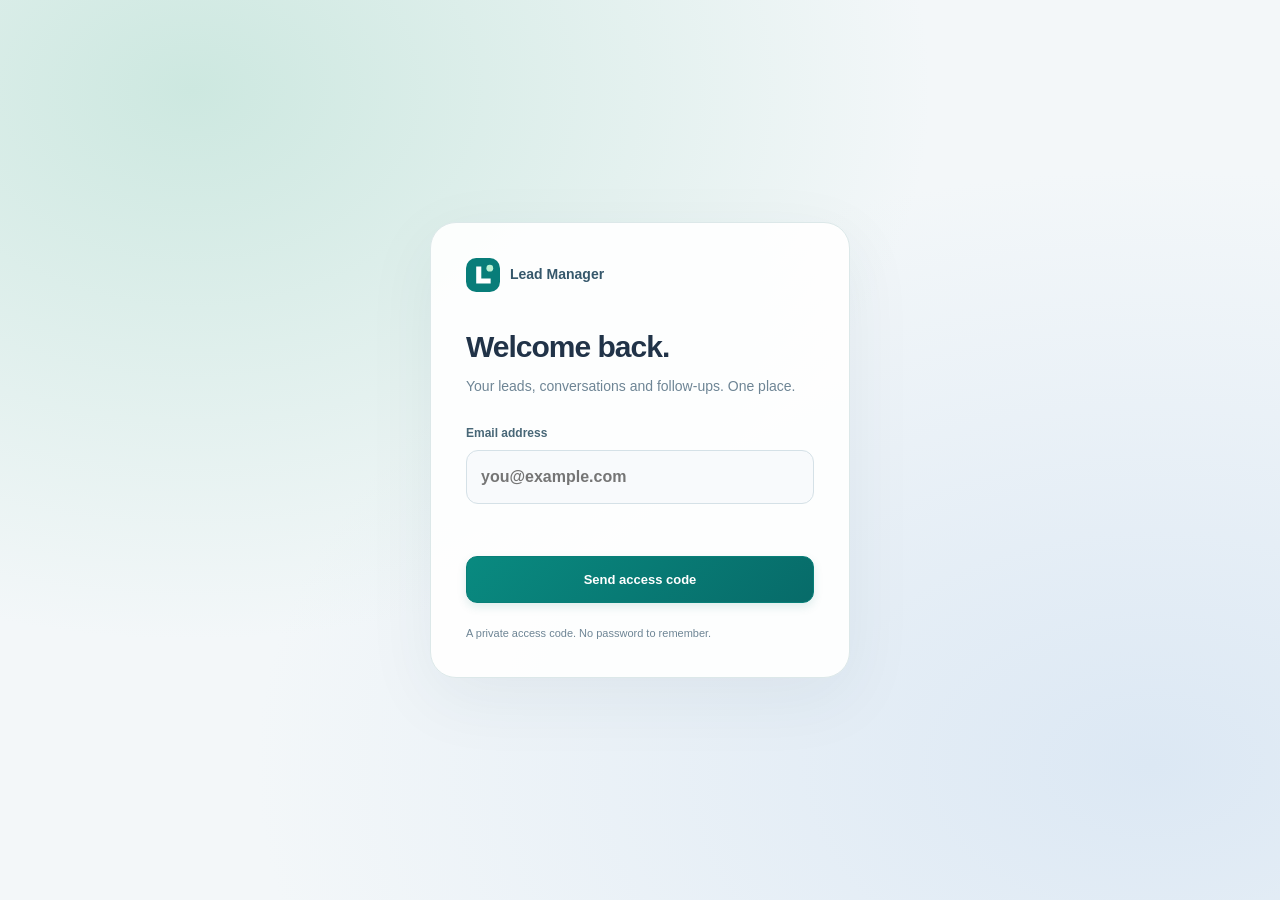
==== index.html @ be7b37d2 "Show sign-in immediately and resolve all agent identity after authentication" ====
<!doctype html><html lang="en"><head><meta charset="UTF-8"><meta name="viewport" content="width=device-width,initial-scale=1,viewport-fit=cover"><title>Lead Manager</title><meta name="referrer" content="no-referrer"><meta http-equiv="Content-Security-Policy" content="default-src 'self'; script-src 'self'; style-src 'self' 'unsafe-inline'; img-src 'self' data:; connect-src 'self' https://script.google.com https://script.googleusercontent.com; frame-src 'self'; object-src 'none'; base-uri 'self'; form-action 'self'"><link rel="icon" href="favicon.svg"><link rel="stylesheet" href="styles.css?v=85236a35e120"><link rel="stylesheet" href="refinement.css?v=85236a35e120"><link rel="stylesheet" href="workflow.css?v=85236a35e120"><link rel="stylesheet" href="polish.css?v=85236a35e120"><meta name="theme-color" content="#f3f6fa"><meta name="apple-mobile-web-app-capable" content="yes"><meta name="apple-mobile-web-app-status-bar-style" content="default"><meta name="apple-mobile-web-app-title" content="Leads"><link rel="manifest" href="manifest.webmanifest"><link rel="apple-touch-icon" href="app-icon-192.png"><link rel="stylesheet" href="finish.css?v=85236a35e120"></head><body><aside id="sidebar" class="sidebar"></aside><div class="workspace"><main id="main"></main></div><nav id="mobile-nav" class="mobile-nav" aria-label="Navigation"></nav><div id="dock"></div><div id="toast" class="toast" role="status"></div><dialog id="modal"></dialog><script src="icons.js?v=85236a35e120"></script><script src="timezones.js?v=85236a35e120"></script><script src="app.js?v=85236a35e120"></script><script src="refinement.js?v=85236a35e120"></script><script src="workflow.js?v=85236a35e120"></script><script src="business-catalog.js?v=85236a35e120"></script><script src="polish.js?v=85236a35e120"></script><script src="finish.js?v=85236a35e120"></script><script src="session.js?v=85236a35e120"></script><script src="connected.js?v=85236a35e120"></script><script src="boot.js?v=85236a35e120"></script></body></html>
---- styles.css ----
:root{--ink:#233c4b;--sub:#7e929e;--teal:#087b73;--line:#e0e7ec;--paper:#f5f7fa;--nav:#142c39}*{box-sizing:border-box}body{margin:0;background:var(--paper);color:var(--ink);font:14px/1.5 -apple-system,BlinkMacSystemFont,'Segoe UI',sans-serif}button,input,select,textarea{font:inherit}button{cursor:pointer;color:inherit}button:disabled{opacity:.45;cursor:default}button,a{-webkit-tap-highlight-color:transparent;touch-action:manipulation}button:focus-visible,input:focus-visible,select:focus-visible,textarea:focus-visible{outline:3px solid #7cbbb5;outline-offset:3px}h1,h2,h3,p{margin:0}h1{font-size:27px;letter-spacing:-.8px;line-height:1.3}h2{font-size:17px}h3{font-size:15px}.icon{width:18px;height:18px;fill:none;stroke:currentColor;stroke-width:1.7;stroke-linecap:round;stroke-linejoin:round;vertical-align:middle;flex:none}.muted{color:var(--sub)}.small{font-size:12px}.sidebar{position:fixed;inset:0 auto 0 0;width:184px;background:var(--nav);padding:27px 13px;display:flex;flex-direction:column;z-index:30}.brand{display:flex;align-items:center;gap:9px;color:#fff;font-size:16px;font-weight:650;padding:0 9px 35px;letter-spacing:-.4px}.brand img{width:29px;height:29px}.nav-button{width:100%;display:flex;align-items:center;gap:11px;padding:12px;margin-bottom:6px;color:#b0c3cf;background:transparent;border:0;border-radius:8px;text-align:left;font-size:14px}.nav-button.active{background:#294551;color:#fff}.nav-button.active .icon{color:#8cd8c7}.nav-button:hover{background:#253f4d}.nav-count{margin-left:auto;font-size:11px;background:#3c5562;border-radius:4px;padding:1px 6px}.sidebar-bottom{margin-top:auto;border-top:1px solid #324b59;padding:16px 9px 0;display:flex;align-items:center;gap:9px;color:#d0dee4;font-size:13px}.initials{width:29px;height:29px;border-radius:50%;background:#365562;display:flex;align-items:center;justify-content:center;font-size:11px}.workspace{margin-left:184px}.page{max-width:1800px;margin:auto;padding:30px 30px 60px}.page-title{display:flex;justify-content:space-between;align-items:center;gap:15px;margin-bottom:23px}.title-line{display:flex;gap:10px;align-items:center}.total{font-size:12px;background:#e7edf1;color:#6c818e;padding:3px 8px;border-radius:6px}.snapshot-time{font-size:11px;color:#8c9ba5;margin-top:6px}.btn{display:inline-flex;align-items:center;justify-content:center;gap:7px;padding:9px 13px;min-height:38px;border:1px solid var(--line);border-radius:8px;background:#fff;font-size:13px;font-weight:550;white-space:nowrap}.btn:hover{background:#edf5f3;border-color:#b6cdce}.btn.primary{background:var(--teal);color:#fff;border-color:var(--teal)}.btn.ghost{background:transparent;border:0;color:var(--sub)}.btn.icon-only{width:34px;min-width:34px;padding:7px}.btn.danger{color:#ad534b}.title-actions{display:flex;gap:8px}.tools{display:flex;align-items:center;gap:9px;margin-bottom:17px}.search{position:relative;display:flex;align-items:center;flex:1;max-width:410px}.search>.icon{position:absolute;left:12px;width:16px;color:#8a9aa5}.search input{width:100%;height:40px;border:1px solid var(--line);border-radius:8px;background:#fff;padding:8px 12px 8px 37px;font-size:13px}.sort{height:40px;border:1px solid var(--line);background:#fff;border-radius:8px;padding:0 10px;font-size:12px;color:#647a88}.select-btn{margin-left:auto}.filters{display:flex;gap:5px;align-items:center;overflow:auto;scrollbar-width:none;margin-bottom:20px;padding:2px 0 4px}.filters::-webkit-scrollbar{display:none}.filter{white-space:nowrap;display:flex;gap:7px;align-items:center;background:transparent;border:1px solid transparent;border-radius:7px;padding:7px 11px;min-height:35px;font-size:12px;color:#788b98}.filter.active{background:#fff;border-color:var(--line);color:var(--teal);font-weight:650}.filter span{background:#e8edf0;color:#7c8b94;border-radius:4px;padding:1px 5px;font-size:10px}.filter.active span{background:#e6f4ee;color:var(--teal)}.cards{display:grid;grid-template-columns:repeat(4,minmax(0,1fr));gap:12px}.lead-card{min-width:0;display:flex;flex-direction:column;background:#fff;border:1px solid var(--line);border-radius:10px;overflow:hidden;position:relative;cursor:pointer;transition:border-color .15s,box-shadow .15s}.lead-card:hover{border-color:#9bbfbf;box-shadow:0 4px 12px #18364209}.lead-card.new{border-color:#add5c5}.lead-card.new:before{content:'';position:absolute;inset:0 0 auto;height:2px;background:#49ae91}.lead-card.selected{background:#f0f8f4;border-color:#459c84}.card-header{display:flex;align-items:center;justify-content:space-between;gap:8px;padding:13px 15px 8px}.card-id{font-size:10px;color:#91a0aa;letter-spacing:.3px}.badge{display:inline-flex;align-items:center;gap:4px;padding:3px 7px;border-radius:4px;font-size:10px;font-weight:600;background:#eef2f5;color:#708592;white-space:nowrap}.badge .icon{width:11px;height:11px}.badge.new{background:#e6f4eb;color:#2b8061}.badge.quoted{background:#eaf1fc;color:#366abd}.badge.follow-up{background:#fff2df;color:#a36819}.badge.bound-sold{background:#e8f2e9;color:#4b7751}.badge.declined,.badge.dead-lost{background:#f7ece9;color:#a06c5c}.card-body{flex:1;border:0;background:transparent;text-align:left;display:block;width:100%;padding:0 15px 10px;min-width:0}.card-name{display:block;font-size:16px;line-height:1.35;letter-spacing:-.2px;font-weight:650;overflow-wrap:anywhere}.card-business{display:-webkit-box;-webkit-line-clamp:2;-webkit-box-orient:vertical;overflow:hidden;font-size:12px;line-height:1.5;color:#71838f;margin-top:4px}.card-type{display:block;font-size:11px;color:#8b9ca6;margin-top:8px;white-space:nowrap;overflow:hidden;text-overflow:ellipsis}.card-coverages{display:flex;flex-wrap:wrap;gap:4px;padding:0 15px 12px;min-height:27px}.cov{font-size:10px;border:1px solid #e7edf1;border-radius:4px;background:#f6f8fa;color:#6e818e;padding:2px 6px}.card-footer{display:flex;justify-content:space-between;align-items:center;gap:6px;padding:8px 15px;border-top:1px solid #edf1f4;background:#fcfdfe;font-size:10px;color:#8b9ca7;min-height:33px}.card-footer span{display:inline-flex;gap:4px;align-items:center}.card-footer .icon{width:12px;height:12px}.card-footer .follow-time{color:#a87829}.card-select,.selection-check{width:17px;height:17px;accent-color:var(--teal);margin:0}.list-bottom{display:flex;justify-content:space-between;align-items:center;padding:24px 0;color:#8496a1;font-size:12px}.bulk{position:sticky;bottom:18px;background:#173543;color:#fff;z-index:35;border:1px solid #2f4d59;border-radius:11px;padding:12px 16px;display:flex;gap:12px;align-items:center;box-shadow:0 8px 25px #112c3825;margin-top:16px}.bulk strong{font-size:13px}.bulk .btn{background:#294b58;color:#eff6f7;border-color:#456270}.bulk .btn.primary{background:#fff;color:#17685e}.spacer{flex:1}.select-line{display:flex;justify-content:space-between;align-items:center;margin-bottom:15px;color:#718793;font-size:12px}.select-line label{display:flex;align-items:center;gap:8px}.mobile-nav{display:none}.empty{grid-column:1/-1;text-align:center;padding:60px 20px;color:#80939f;background:white;border:1px dashed #d4dfe5;border-radius:10px}.empty h2{margin-bottom:7px;color:#506c7b}.empty p{font-size:13px}.empty .btn{margin-top:18px}.fresh-banner{display:flex;align-items:center;gap:10px;border:1px solid #a6d2c2;background:#e5f5ec;color:#31795f;border-radius:8px;padding:12px 15px;margin-bottom:17px;font-size:13px}.fresh-banner .btn{margin-left:auto;font-size:12px;min-height:31px}.fresh-animate{animation:arrive .55s ease}@keyframes arrive{from{opacity:.3;transform:translateY(-10px)}to{opacity:1;transform:none}}
.detail{max-width:1570px;margin:auto}.detail-head{position:sticky;top:0;z-index:25;background:var(--paper);border-bottom:1px solid var(--line);padding:20px 30px}.head-top{display:flex;align-items:center;justify-content:space-between;gap:20px;margin-bottom:17px}.back{display:flex;gap:6px;align-items:center;padding:0;border:0;background:transparent;color:#6b818e;font-size:12px;min-height:30px}.head-nav{display:flex;gap:5px;align-items:center}.head-nav>span{font-size:11px;color:#91a0aa;margin-right:7px}.identity-line{display:flex;align-items:center;justify-content:space-between;gap:25px}.identity{min-width:0}.id-status{display:flex;gap:9px;align-items:center;margin-bottom:6px;font-size:10px;color:#8a9ba5}.identity h1{font-size:28px;overflow-wrap:anywhere}.identity .business{font-size:14px;color:#70838e;margin-top:5px;overflow-wrap:anywhere}.client-clock{flex:none;text-align:right;min-width:150px;border-left:1px solid #dce4e9;padding-left:25px}.clock-label{display:block;font-size:10px;text-transform:uppercase;letter-spacing:1px;color:#78919d}.clock-value{font-size:26px;font-variant-numeric:tabular-nums;letter-spacing:-.5px;color:var(--teal);line-height:1.4;white-space:nowrap}.clock-zone{display:block;font-size:11px;color:#7d939f}.contact-actions{display:flex;align-items:center;gap:7px;margin-top:18px}.phone-label{font-size:13px;color:#8295a0;margin-left:10px}.right-actions{display:flex;gap:7px;margin-left:auto}.detail-body{padding:20px 30px 55px}.detail-tabs{display:flex;gap:23px;border-bottom:1px solid var(--line);margin-bottom:22px}.detail-tab{background:transparent;border:0;border-bottom:2px solid transparent;color:#7c919e;font-size:13px;min-height:37px;padding:0 0 12px}.detail-tab.active{color:var(--teal);font-weight:600;border-color:var(--teal)}.info-grid{display:grid;grid-template-columns:minmax(0,1.55fr) minmax(280px,1fr);gap:22px;align-items:start}.info-paper{background:white;border:1px solid var(--line);border-radius:10px;overflow:hidden}.info-section{padding:21px 23px}.info-section+.info-section{border-top:1px solid #e5ebef}.section-label{font-size:12px;font-weight:650;color:#476371;margin-bottom:12px;display:flex;gap:8px;align-items:center}.section-label .icon{width:15px;height:15px;color:#819ca8}.field-row{display:grid;grid-template-columns:minmax(110px,.8fr) minmax(0,1.2fr);align-items:start;gap:20px;padding:9px 0;font-size:13px;border-bottom:1px solid #f0f3f5}.field-row:last-child{border:0}.field-row dt{color:#7e919c;line-height:1.6}.field-row dd{margin:0;text-align:right;font-weight:500;color:#354e5c;overflow-wrap:anywhere;line-height:1.6;white-space:pre-wrap}.field-row.description{display:block}.field-row.description dd{text-align:left;font-weight:400;margin-top:6px;line-height:1.75}.copy{border:0;background:transparent;padding:0;color:inherit;text-align:inherit;font:inherit}.copy:hover{color:var(--teal)}dl{margin:0}.side-section{background:white;border:1px solid var(--line);border-radius:10px;padding:20px;margin-bottom:16px}.note-source{font-size:13px;line-height:1.8;color:#627985;white-space:pre-wrap;overflow-wrap:anywhere}.notes-important{background:#fffaf0;border-color:#ede1c5}.notes-important .section-label{color:#997333}.coverage-pills{display:flex;flex-wrap:wrap;gap:6px}.coverage-pills .cov{font-size:12px;padding:4px 8px}.research-buttons{display:flex;gap:8px;flex-wrap:wrap;margin-top:16px}.research-buttons .btn{flex:1;font-size:12px}.current-status{display:flex;align-items:center;justify-content:space-between;gap:10px}.side-label{font-size:12px;color:#8095a1;margin-bottom:10px}.schedule-data{display:flex;align-items:center;justify-content:space-between;gap:12px;font-size:13px}.schedule-data strong{font-size:14px;font-weight:550}.schedule-data p{font-size:12px;color:#7d939f;margin-top:4px}.note-input{display:block;width:100%;min-height:100px;resize:vertical;border:1px solid #d9e3e9;border-radius:7px;padding:11px;font-size:14px;color:var(--ink)}.note-footer{display:flex;align-items:center;justify-content:space-between;gap:10px;margin-top:10px}.note-footer span{font-size:10px;color:#90a1aa}.note-footer .btn{min-height:32px;font-size:12px}.timeline{list-style:none;margin:0;padding:0}.activity-item{display:flex;gap:14px;align-items:flex-start;padding:19px 0;border-bottom:1px solid #e7edf1}.activity-item:last-child{border:0}.event-icon{width:30px;height:30px;border-radius:8px;background:#ebf1f4;color:#718c9b;display:flex;align-items:center;justify-content:center;flex:none}.event-icon .icon{width:15px;height:15px}.event-content{min-width:0;flex:1}.event-top{display:flex;align-items:center;justify-content:space-between;gap:12px}.event-title{font-size:12px;font-weight:550;color:#5f7d8d}.event-time{font-size:11px;color:#90a0aa;white-space:nowrap}.event-lead{display:block;border:0;background:transparent;font-size:14px;font-weight:650;padding:0;color:#263f4f;margin:5px 0 2px;text-align:left}.event-business{font-size:12px;color:#8a9ba5;margin-bottom:6px}.event-text{font-size:13px;color:#68808f;line-height:1.7;overflow-wrap:anywhere;white-space:pre-wrap}.activity-paper{max-width:1050px;background:white;border:1px solid var(--line);border-radius:10px;padding:0 22px}.history-counts{display:flex;gap:12px;color:#8295a2;font-size:12px;padding:12px 0;margin-bottom:5px}.follow-tools{display:flex;gap:8px;align-items:center;flex-wrap:wrap;margin-bottom:19px}.date-range{display:flex;gap:7px;align-items:center;font-size:12px;color:#8a9da8}.date-range input{border:1px solid var(--line);background:white;border-radius:7px;padding:8px;font-size:12px;color:#597384;min-height:38px}.follow-list{background:white;border:1px solid var(--line);border-radius:10px;overflow:hidden}.follow-row{display:grid;grid-template-columns:22px 125px minmax(0,1fr) minmax(100px,.7fr) 75px;gap:16px;align-items:center;padding:17px 20px;border-bottom:1px solid #edf1f3;font-size:13px}.follow-row:last-child{border:0}.follow-date{font-size:13px;color:#567689}.follow-date.past{color:#b3792d}.follow-date span{display:block;font-size:11px;color:#8c9eaa;margin-top:2px}.follow-client{border:0;background:transparent;padding:0;text-align:left;font-size:14px;font-weight:600;color:#304d5e}.follow-business{font-size:12px;color:#8c9ca7;margin-top:3px;white-space:nowrap;overflow:hidden;text-overflow:ellipsis}.follow-note{font-size:12px;color:#7d939f}.follow-header{font-size:10px;text-transform:uppercase;color:#96a5ae;background:#fafcfd;padding-top:12px;padding-bottom:12px}.follow-summary{font-size:12px;color:#8a9aa5;margin-bottom:17px}.toast{position:fixed;bottom:25px;left:calc(50% + 80px);transform:translate(-50%,18px);background:#193847;color:#fff;padding:13px 19px;font-size:13px;border-radius:9px;z-index:110;pointer-events:none;opacity:0;transition:opacity .18s,transform .18s;max-width:calc(100% - 30px)}.toast.show{opacity:1;transform:translate(-50%,0)}dialog{padding:0;border:1px solid var(--line);border-radius:15px;width:calc(100% - 32px);max-width:500px;max-height:90dvh;color:var(--ink);box-shadow:0 20px 90px #16324033}dialog[open]{display:flex;flex-direction:column;overflow:hidden}dialog::backdrop{background:#11263755;backdrop-filter:blur(3px)}.modal-open{overflow:hidden}.modal-header{padding:22px 23px 18px;display:flex;justify-content:space-between;gap:12px;border-bottom:1px solid var(--line);flex:none}.modal-header h2{font-size:21px;letter-spacing:-.4px}.modal-header p{font-size:12px;color:#8b9ca6;margin-top:5px}.modal-body{padding:21px 23px;overflow:auto;min-height:0}.modal-footer{padding:15px 23px;display:flex;gap:8px;justify-content:flex-end;border-top:1px solid var(--line);background:#fafcfd;flex:none}.form-field{display:block;font-size:13px;font-weight:550;margin-bottom:17px}.form-field input,.form-field textarea,.form-field select{display:block;width:100%;margin-top:7px;padding:10px 12px;border:1px solid #d6e1e7;border-radius:7px;font-size:14px;min-height:41px;background:white;color:var(--ink)}.form-field textarea{min-height:95px;resize:vertical}.optional{font-weight:400;color:#91a1ab;font-size:12px}.form-grid{display:grid;grid-template-columns:1fr 1fr;gap:12px}.quick-dates{display:flex;gap:6px;margin-bottom:19px}.quick-dates .btn{font-size:12px;min-height:33px;padding:6px 10px}.helper{font-size:12px;color:#8b9da8;line-height:1.7}.error{font-size:12px;color:#b35750;margin-top:11px}.modal-phone{font-size:25px;font-weight:550;text-align:center;padding:10px 0 20px}.choices{display:grid;grid-template-columns:1fr 1fr;gap:8px}.choice{border:1px solid var(--line);background:white;border-radius:8px;padding:13px;font-size:13px}.choice.selected{color:var(--teal);background:#e6f4ee;border-color:#8ebdac}.tree-section{border:1px solid var(--line);border-radius:8px;padding:10px 13px;margin:8px 0;font-size:13px}.tree-section summary{cursor:pointer;font-weight:600;color:#567788;overflow-wrap:anywhere}.tree-value{font-size:12px;color:#718b9b;line-height:1.7;padding:8px 0;white-space:pre-wrap;overflow-wrap:anywhere}.tree-leaf{border-bottom:1px solid #edf1f3;padding:9px 0;display:grid;grid-template-columns:1fr 1.5fr;gap:15px;font-size:12px;overflow-wrap:anywhere}.tree-leaf span{color:#91a1ab}.tree-leaf strong{font-weight:400;color:#516f80}.dock{display:none}.importing{padding:70px 35px;color:#698593;font-size:15px}.record-note{font-size:10px;color:#9caab2;padding-top:20px}.connection-note{padding:9px 20px;font-size:12px;background:#fff2dd;color:#a2712c}.undo{color:white;border:0;background:transparent;font-weight:650;text-decoration:underline;margin-left:12px;font-size:12px;pointer-events:auto}
@media(max-width:1450px){.cards{grid-template-columns:repeat(3,minmax(0,1fr))}}@media(min-width:1750px){.cards{grid-template-columns:repeat(5,minmax(0,1fr))}}@media(max-width:1150px){.sidebar{width:160px;padding-left:10px;padding-right:10px}.workspace{margin-left:160px}.brand{font-size:14px}.page{padding:26px 23px}.cards{gap:10px}.card-name{font-size:15px}.info-grid{grid-template-columns:minmax(0,1.2fr) minmax(265px,1fr);gap:17px}.detail-head{padding-left:23px;padding-right:23px}.detail-body{padding:18px 23px}.identity h1{font-size:25px}.client-clock{min-width:145px;padding-left:20px}.clock-value{font-size:23px}.phone-label{display:none}.follow-row{gap:12px;grid-template-columns:20px 105px minmax(0,1fr) 65px}.follow-note{display:none}}@media(max-width:950px) and (min-width:701px){.sidebar{width:76px;padding:25px 10px}.brand{padding:0 13px 28px}.brand span,.nav-button>span,.sidebar-bottom{display:none}.nav-button{justify-content:center;padding:12px}.workspace{margin-left:76px}.cards{grid-template-columns:repeat(2,minmax(0,1fr))}.info-grid{grid-template-columns:1fr}.detail-side{display:grid;grid-template-columns:1fr 1fr;gap:15px}.side-section{margin:0}.notes-important{grid-column:1/-1}}
@media(max-width:700px){body{font-size:15px}.sidebar{display:none}.workspace{margin-left:0}.page{padding:23px 17px 98px}.page-title{margin-bottom:21px}.page-title h1{font-size:29px;letter-spacing:-.9px}.snapshot-time{display:none}.page-title .title-actions .btn{min-height:34px;font-size:12px;padding:7px 10px}.total{font-size:11px}.tools{margin-bottom:13px;gap:8px}.search{max-width:none}.search input{font-size:16px;height:44px;background:#eaf0f4;border-color:#eaf0f4;border-radius:11px}.sort{width:44px;max-width:44px;font-size:0;height:44px;border-radius:10px;background:#eaf0f4;border-color:#eaf0f4;padding:0 10px}.sort option{font-size:14px}.select-btn{font-size:12px!important;padding:8px 10px!important;min-height:40px!important}.filters{gap:5px;margin-right:-17px;padding-right:17px;margin-bottom:18px;min-height:39px}.filter{font-size:13px;padding:7px 10px;border-radius:8px}.filter.active{background:#e3f1ed;border-color:#d4e7de;color:#26755e}.cards{grid-template-columns:1fr;gap:10px}.lead-card{border-radius:12px}.lead-card.new:before{inset:0 auto 0 0;width:3px;height:auto}.card-header{padding:13px 15px 6px}.card-body{padding:0 15px 10px}.card-name{font-size:18px;line-height:1.3}.card-business{font-size:13px;-webkit-line-clamp:1}.card-type{display:none}.card-coverages{padding:0 15px 11px;min-height:0}.cov{font-size:10px}.card-footer{font-size:10px}.list-bottom{padding:21px 0 5px;font-size:11px}.list-bottom .btn{font-size:12px;min-height:37px}.mobile-nav{position:fixed;bottom:0;left:0;right:0;display:flex;align-items:center;justify-content:space-around;padding:8px 15px calc(9px + env(safe-area-inset-bottom));background:#ffffffee;backdrop-filter:blur(16px);border-top:1px solid #e1e8ed;z-index:50}.mobile-nav button{display:flex;flex-direction:column;align-items:center;justify-content:center;gap:4px;background:transparent;border:0;font-size:10px;min-width:90px;min-height:44px;color:#95a5ae}.mobile-nav button .icon{width:22px;height:22px}.mobile-nav button.active{color:var(--teal);font-weight:600}.bulk{position:fixed;bottom:76px;left:12px;right:12px;margin:0;padding:10px 12px;gap:8px;border-radius:12px}.bulk strong{font-size:12px}.bulk .btn{font-size:12px;padding:8px 9px}.bulk .btn.ghost{display:none}.detail-head{padding:12px 17px 15px;background:#fff;box-shadow:0 3px 15px #15374904}.head-top{margin-bottom:8px;gap:12px}.back{font-size:12px;min-height:30px}.head-nav>span{display:none}.head-nav .btn{width:29px;min-width:29px;min-height:29px;padding:5px}.head-nav .icon{width:15px}.identity-line{gap:12px;align-items:flex-start}.identity{flex:1;min-width:0}.id-status{font-size:9px;gap:6px;margin-bottom:6px;flex-wrap:wrap}.id-status .badge{font-size:9px;padding:2px 6px}.identity h1{font-size:23px;letter-spacing:-.6px;line-height:1.2}.identity .business{font-size:12px;line-height:1.5;margin-top:5px;display:-webkit-box;-webkit-line-clamp:2;-webkit-box-orient:vertical;overflow:hidden}.client-clock{border:0;padding:0;text-align:right;min-width:105px;margin-top:2px}.clock-label{font-size:9px;letter-spacing:.6px}.clock-value{font-size:20px;letter-spacing:-.6px;line-height:1.55}.clock-zone{font-size:10px}.contact-actions{display:none}.detail-body{padding:0 16px 115px}.detail-tabs{margin:0 -16px 18px;padding:0 18px;gap:24px;background:#fff}.detail-tab{font-size:13px;min-height:45px;padding:12px 0 10px}.info-grid{display:flex;flex-direction:column;gap:15px}.info-paper{width:100%;border-radius:12px}.info-section{padding:18px 16px}.section-label{font-size:12px;margin-bottom:10px}.field-row{grid-template-columns:minmax(95px,.8fr) minmax(0,1.2fr);font-size:13px;gap:15px;padding:10px 0}.field-row dd{font-size:14px}.field-row.description dd{font-size:14px}.detail-side{display:flex;flex-direction:column;gap:15px;width:100%}.side-section{margin:0;padding:17px;border-radius:12px}.notes-important{order:-1}.note-source{font-size:14px}.note-input{font-size:16px;min-height:90px}.note-footer .btn{min-height:38px}.detail-view .mobile-nav{display:none}.dock{position:fixed;bottom:0;left:0;right:0;display:grid;grid-template-columns:1fr 1fr 1.2fr;gap:8px;padding:10px 13px calc(10px + env(safe-area-inset-bottom));background:#fffffff2;backdrop-filter:blur(16px);border-top:1px solid var(--line);z-index:55}.dock .btn{min-height:46px;font-size:13px;padding:10px 5px;gap:6px;border-radius:10px}.dock .btn .icon{width:17px;height:17px}.dock .whatsapp{background:#eef7f1;border-color:#dcece2;color:#397c5c}.mobile-detail-actions{display:flex;gap:8px;margin-bottom:17px}.mobile-detail-actions .btn{flex:1;font-size:12px;min-height:37px}.activity-item{gap:11px;padding:17px 0}.activity-paper{padding:0 15px}.event-top{gap:6px;align-items:flex-start}.event-title{font-size:11px}.event-time{font-size:10px}.event-lead{font-size:14px}.event-business{font-size:11px}.event-text{font-size:13px}.event-icon{width:27px;height:27px}.history-counts{font-size:11px;gap:9px;flex-wrap:wrap}.follow-tools{margin-bottom:15px;gap:7px}.date-range{width:100%;display:grid;grid-template-columns:1fr 10px 1fr;margin-top:2px}.date-range input{min-width:0;font-size:13px;min-height:41px;width:100%}.follow-row{grid-template-columns:18px 1fr 60px;gap:12px;padding:15px}.follow-header{display:none}.follow-date{grid-column:2;font-size:12px;grid-row:2;margin-top:-6px;display:flex;gap:5px;flex-wrap:wrap}.follow-date span{font-size:11px;margin:0}.follow-row>input{grid-column:1;grid-row:1/3}.follow-person{grid-column:2;grid-row:1}.follow-client{font-size:14px}.follow-business{font-size:12px;max-width:220px}.follow-row>.btn{grid-column:3;grid-row:1/3;padding:7px;min-height:34px;font-size:11px}.follow-note{display:none}.follow-summary{font-size:11px;line-height:1.6}.toast{left:50%;bottom:87px;font-size:12px;width:max-content;max-width:calc(100% - 26px)}dialog{width:100%;max-width:100%;max-height:90dvh;margin:auto 0 0;border-radius:19px 19px 0 0;border-bottom:0}.modal-header{padding:19px 20px 15px}.modal-body{padding:19px 20px}.modal-footer{padding:14px 20px calc(14px + env(safe-area-inset-bottom))}.modal-footer .btn{min-height:44px;flex:1}.form-field input,.form-field textarea,.form-field select{font-size:16px}.quick-dates .btn{min-height:36px}.fresh-banner{font-size:12px;padding:11px 13px}.record-note{font-size:10px}.research-buttons .btn{min-height:39px}}
@media(min-width:701px){.mobile-detail-actions{display:none}}@media(prefers-reduced-motion:reduce){*,*:before,*:after{animation:none!important;transition:none!important;scroll-behavior:auto!important}}

.research-modal{width:min(900px,95vw)}.research-modal .modal-body{padding:0;overflow:hidden}.research-modal iframe{width:100%;height:65vh;border:0;display:block}@media(max-width:700px){.research-modal{width:100%}.research-modal iframe{height:65dvh}}

.research-modal{max-width:900px}@media(max-width:700px){.info-grid{display:flex;flex-direction:column}.detail-side{display:contents}.info-grid>.info-paper{order:2}.info-grid .side-section{order:3}.info-grid .notes-important{order:0}.info-grid .detail-side>.side-section:has(.coverage-pills){order:1}}

@media(max-width:700px){.info-grid .side-section{width:100%}}
---- refinement.css ----
:root{--ink:#213348;--sub:#6c8094;--teal:#087f78;--paper:#f3f6fa;--line:#dfe7ef}body{background:radial-gradient(ellipse at 85% 0,#e5eefb70,transparent 55%),var(--paper)}.sidebar{background:linear-gradient(165deg,#132e45,#193c48 65%,#154840);box-shadow:4px 0 24px #18334c09}.brand{padding-bottom:32px}.nav-button{border-radius:11px;transition:background .2s,transform .2s}.nav-button.active{background:#ffffff16;box-shadow:inset 3px 0 #68d6b6}.nav-button:hover{transform:translateX(2px)}.page-title{margin-bottom:19px}.page-title h1{font-size:31px;letter-spacing:-1.2px}.total{background:#e0ecec;color:#246c67;font-weight:700}.snapshot-time{color:#6f8498}.btn{border-radius:11px;transition:transform .16s,box-shadow .16s,background .16s}.btn:active{transform:scale(.97)}.btn.primary{background:linear-gradient(135deg,#098a80,#076b69);box-shadow:0 4px 10px #087b7320}.search input{border-radius:12px;box-shadow:0 2px 3px #23374d03}.filters{gap:7px}.filter{border-radius:10px;color:#61768b}.filter.active{background:#173e51;color:white;border-color:#173e51;box-shadow:0 3px 8px #173e5112}.filter.active span{color:#e1fff7;background:#ffffff20}.filter[data-filter="Quoted"].active{background:#6353b5;border-color:#6353b5}.filter[data-filter="closed"].active{background:#855f6c;border-color:#855f6c}.cards{gap:14px}.lead-card{border-radius:16px;box-shadow:0 2px 4px #172d4605,0 8px 24px #172d4604;transition:transform .2s,border-color .2s,box-shadow .2s;animation:cardIn .32s both}.lead-card:hover{transform:translateY(-3px);box-shadow:0 9px 24px #213c5812;border-color:#a4bccc}.lead-card:nth-child(3n+2){animation-delay:35ms}.lead-card:nth-child(3n+3){animation-delay:70ms}.card-header{padding:12px 14px 8px;gap:8px}.business-icon{width:36px;height:36px;border-radius:11px;display:inline-flex;justify-content:center;align-items:center;flex:none;box-shadow:inset 0 0 0 1px #ffffff60}.business-icon .icon{width:20px;height:20px;stroke-width:1.7}.violet .business-icon,.business-icon.violet{background:#eee8ff;color:#7857b8}.blue .business-icon,.business-icon.blue{background:#e2efff;color:#427ec1}.green .business-icon,.business-icon.green{background:#e3f3e6;color:#48945b}.orange .business-icon,.business-icon.orange{background:#fff0de;color:#c2853e}.rose .business-icon,.business-icon.rose{background:#fce7ef;color:#b45d84}.cyan .business-icon,.business-icon.cyan{background:#def4f4;color:#278d98}.amber .business-icon,.business-icon.amber{background:#fff1d6;color:#b88c32}.card-header .badge,.card-header .card-select{margin-left:auto}.card-id{font-size:10px;color:#7990a1}.card-body{padding:0 14px 9px}.card-name{font-size:17px;letter-spacing:-.35px;color:#25384d}.card-business{font-size:12px;color:#5f7489;-webkit-line-clamp:1}.card-type{font-size:10px;margin-top:7px;color:#8294a3}.card-coverages{padding:0 14px 10px}.cov{border:0;background:#eef3f7;color:#62788b;border-radius:5px;font-size:10px;padding:3px 6px}.card-footer{padding:7px 14px;font-size:10px;background:#f9fbfd;color:#768c9c}.card-arrow{color:#75959d}.badge{border-radius:6px;padding:4px 7px;font-size:10px}.badge.not-reached{background:#fff3df;color:#a77b29}.badge.contacted{background:#e4f3f4;color:#367e86}.badge.called{background:#e6eefb;color:#527bb0}.badge.opened{background:#eaeef7;color:#6f7ca0}.badge.quoted{background:#efe9ff;color:#805bb7}.badge.bound-sold{background:#dcf5e9;color:#31876a}.badge.declined,.badge.dead-lost{background:#f7ebef;color:#aa7684}.lead-card.new{box-shadow:0 0 0 1px #74cdb060,0 8px 25px #44ad8d15}.fresh-animate{animation:newArrival .65s cubic-bezier(.16,1,.3,1)}.fresh-banner{background:linear-gradient(105deg,#dcf6ea,#eef6ff);border-color:#bbdfd2;border-radius:13px;animation:cardIn .4s}.detail-head{background:#f6f9fcf5;backdrop-filter:blur(18px)}.detail-business-icon{float:left;margin:2px 13px 8px 0}.detail-business-icon .business-icon{width:47px;height:47px;border-radius:14px}.identity h1{font-size:28px}.client-clock{border:1px solid #cae7df;background:linear-gradient(120deg,#e3f5ed,#e6f3f6);padding:10px 17px;border-radius:14px;min-width:160px}.clock-label{color:#53867f;font-weight:650}.clock-zone{color:#5a8c85}.info-paper{background:transparent;border:0;overflow:visible}.info-section{background:#fff;border:1px solid var(--line);border-radius:15px;margin-bottom:16px;box-shadow:0 3px 10px #233d5303}.info-section+.info-section{border:1px solid var(--line)}.section-label{color:#344e64;font-size:13px}.section-label .icon{color:#548b9e;background:#edf4f7;width:27px;height:27px;padding:5px;border-radius:8px}.field-row dt{color:#72879a;font-size:12px}.field-row dd{color:#2e465a;font-size:14px}.field-row.description dd{background:#f5f8fb;border-radius:9px;padding:11px 13px;line-height:1.65}.side-section{border-radius:15px;box-shadow:0 3px 10px #233d5303}.notes-important{background:#fffcf3;border-color:#eddfba;border-left:3px solid #dfbe67}.note-source{color:#6d715f;line-height:1.7}.coverage-pills .cov{background:#e8f3f1;color:#448578}.detail-tab{font-weight:600}.event-icon{background:#e7f0f5;color:#46819b;border-radius:10px}.activity-item:has(.event-title){animation:cardIn .25s}.event-text{color:#5e7689}.history-counts span{background:#e8eff8;color:#537393;padding:9px 13px;border-radius:10px}.agenda-layout{display:grid;grid-template-columns:290px minmax(0,1fr);gap:24px;align-items:start}.agenda-sidebar{position:sticky;top:24px}.agenda-list{min-width:0}.agenda-list .tools{margin-bottom:15px}.calendar-card{background:white;border:1px solid #dce6ef;border-radius:18px;padding:18px;box-shadow:0 8px 26px #2d4a6607}.calendar-head{display:flex;align-items:center;justify-content:space-between;margin-bottom:19px;color:#2f485e}.calendar-head strong{font-size:15px;letter-spacing:-.3px}.calendar-head>div{display:flex;gap:5px}.cal-arrow{border:0;background:#f0f4f8;width:29px;height:29px;border-radius:9px;display:inline-flex;align-items:center;justify-content:center}.cal-arrow .icon{width:14px;height:14px}.calendar-week,.calendar-days{display:grid;grid-template-columns:repeat(7,minmax(0,1fr));gap:4px;text-align:center}.calendar-week{font-size:10px;color:#8a9aaa;margin-bottom:10px;font-weight:650}.cal-day{border:0;background:transparent;border-radius:10px;min-height:36px;color:#516b81;font-size:12px;position:relative;padding:4px;display:flex;align-items:center;justify-content:center;flex-direction:column;gap:1px}.cal-day:hover{background:#eaf4f3}.cal-day.is-today{box-shadow:inset 0 0 0 1px #7cbdb3;color:#218877;font-weight:700}.cal-day.is-selected{background:#127e77;color:#fff;box-shadow:0 3px 9px #12847625}.cal-day i{width:13px;height:13px;line-height:13px;background:#e4e7ff;color:#6961a8;font-style:normal;border-radius:50%;font-size:8px;position:absolute;bottom:1px;right:1px}.calendar-clear{width:100%;margin-top:10px;color:#567b88;background:transparent}.follow-row{grid-template-columns:18px 90px minmax(0,1fr) 65px;padding:17px 14px;gap:12px}.follow-row .follow-note{display:none}.follow-list{border-radius:15px}.follow-header{background:#eff4f8}.follow-tools .date-range{flex-wrap:wrap}.follow-tools input{max-width:145px}.follow-summary{font-size:11px}.agenda-list .filters{flex-wrap:wrap;gap:3px}.agenda-list .filter{font-size:11px;padding:7px 8px}.follow-client{font-size:13px}.follow-date.past{color:#c77b4b}.follow-row:has(.past){box-shadow:inset 3px 0 #e3ad71}.modal-header{background:linear-gradient(110deg,#f0f7fa,#f3f1fb);border:0;padding:24px}.modal-header h2{color:#263e56;font-size:24px;letter-spacing:-.7px}.modal-header p{color:#71889c}.modal-header>.btn{background:#ffffff90;border-color:#dce5ec;border-radius:50%;height:34px;min-height:34px}.modal-footer{background:#fff;border-top:1px solid #edf1f5;padding:17px 24px}.modal-footer .btn{min-height:43px}.modal-body{padding:22px 24px}.status-modal,.schedule-modal{border:0;max-width:520px;border-radius:24px;box-shadow:0 30px 100px #122c4650;animation:sheetIn .25s cubic-bezier(.16,1,.3,1)}dialog::backdrop{background:#19304960;backdrop-filter:blur(6px)}.status-options{display:grid;grid-template-columns:1fr 1fr;gap:8px;margin-bottom:20px}.status-option{display:flex;align-items:center;gap:9px;border:1px solid #e2e9f0;background:#fff;border-radius:12px;padding:11px 9px;text-align:left;font-size:12px;font-weight:550;min-height:58px;transition:background .18s,box-shadow .18s,transform .18s}.status-option:hover{background:#f6f9fc;transform:translateY(-1px)}.status-option.chosen{border-color:#50aa99;background:#eff9f5;box-shadow:0 0 0 2px #d7eee6}.status-symbol{width:31px;height:31px;display:flex;align-items:center;justify-content:center;border-radius:10px;background:#e5f2f4;color:#438895}.status-symbol .icon{width:17px;height:17px}.status-symbol.s1{background:#fff0de;color:#c18c3d}.status-symbol.s2{background:#e7ebff;color:#747bbc}.status-symbol.s3{background:#eee7ff;color:#916bb7}.status-symbol.s4{background:#def5e9;color:#43896d}.status-symbol.s5,.status-symbol.s6{background:#f8e9ee;color:#b5788c}.status-radio{margin-left:auto;color:#178d77;opacity:0}.status-radio .icon{width:15px}.chosen .status-radio{opacity:1}.note-field textarea{min-height:72px}.form-field{color:#5b748c;font-size:12px}.form-field input,.form-field textarea,.form-field select{border-radius:12px;border-color:#dce6ef;background:#f8fafc;transition:border-color .2s,background .2s}.form-field input:focus,.form-field textarea:focus{background:#fff;border-color:#60afa2;outline-color:#cce8e2}.picker-calendar{border:1px solid #e0e8f0;border-radius:16px;padding:16px;margin-bottom:19px;background:#fbfdff}.picker-calendar .cal-day{min-height:34px;font-size:12px}.picker-calendar .calendar-head{margin-bottom:12px}.quick-dates{gap:8px;margin-bottom:15px}.quick-dates .btn{flex:1;border:0;background:#edf4f6;color:#4d798a;border-radius:10px;font-weight:600}.schedule-modal .form-field textarea{min-height:58px}.schedule-modal .helper{font-size:10px}.schedule-modal .form-field{margin-bottom:12px}.status-modal #status-fields:not(:empty){background:#f6f9fc;border-radius:13px;padding:15px;margin-bottom:16px}.status-modal #status-fields .form-field:last-child{margin-bottom:0}.detail-body{animation:cardIn .25s}.mobile-nav button.active .icon{background:#dff1eb;border-radius:9px;box-sizing:content-box;padding:4px;margin:-4px}.mobile-nav button{transition:color .18s,transform .18s}.mobile-nav button:active{transform:scale(.93)}
@keyframes cardIn{from{opacity:0;transform:translateY(7px)}to{opacity:1;transform:none}}@keyframes sheetIn{from{opacity:.3;transform:translateY(20px) scale(.98)}to{opacity:1;transform:none}}@keyframes newArrival{0%{opacity:0;transform:translateY(-20px) scale(.96)}70%{transform:translateY(2px) scale(1.015)}100%{opacity:1;transform:none}}
@media(max-width:1100px){.agenda-layout{grid-template-columns:250px minmax(0,1fr);gap:17px}.calendar-card{padding:13px}.follow-tools input{max-width:130px}.agenda-list .follow-row{grid-template-columns:18px minmax(0,1fr) 55px}.agenda-list .follow-date{grid-column:2;grid-row:2}.agenda-list .follow-person{grid-column:2;grid-row:1}.agenda-list .follow-row>input{grid-row:1/3}.agenda-list .follow-row>.btn{grid-column:3;grid-row:1/3}.agenda-list .follow-header{display:none}}
@media(max-width:700px){.page{padding:16px 13px 91px}.page-title{margin-bottom:13px}.page-title h1{font-size:27px}.tools{gap:7px;margin-bottom:9px}.search input{height:39px;font-size:14px;border-radius:11px;background:#e9eff6}.sort{height:39px;width:34px;max-width:34px}.select-btn{min-height:38px!important;background:transparent;border:0;padding:6px!important}.filters{margin-bottom:10px;min-height:34px;gap:4px;margin-right:-13px;padding-right:13px}.filter{font-size:11px;padding:6px 9px;min-height:31px}.filter.active{background:#173e51;color:#fff;border-color:#173e51}.cards{gap:7px}.lead-card{display:grid;grid-template-columns:43px minmax(0,1fr) auto;grid-template-rows:23px 21px 20px;column-gap:9px;row-gap:0;padding:11px 11px 10px;border-radius:13px;min-height:91px;box-shadow:0 2px 6px #24426304;overflow:hidden}.lead-card:hover{transform:none}.card-header{display:contents}.card-header .business-icon{grid-column:1;grid-row:1/3;align-self:center;width:39px;height:39px;border-radius:12px}.card-id{display:none}.card-header .badge{grid-column:3;grid-row:1;font-size:9px;padding:3px 6px;align-self:start;margin:0;max-width:95px}.card-header .card-select{grid-column:3;grid-row:1;justify-self:end;margin:0}.card-body{grid-column:2;grid-row:1/3;padding:0;align-self:start;min-width:0}.card-name{font-size:14px;line-height:22px;white-space:nowrap;overflow:hidden;text-overflow:ellipsis;font-weight:650;letter-spacing:-.25px}.card-business{font-size:11px;line-height:18px;margin:0;white-space:nowrap;display:block;overflow:hidden;text-overflow:ellipsis}.card-type{display:none}.card-coverages{grid-column:2/4;grid-row:3;min-width:0;padding:0;align-items:center;gap:4px;flex-wrap:nowrap;overflow:hidden}.card-coverages .cov{font-size:9px;padding:1px 5px;line-height:16px;white-space:nowrap;overflow:hidden;text-overflow:ellipsis}.card-footer{grid-column:3;grid-row:2;display:block;background:transparent;border:0;padding:0;min-height:0;font-size:9px;text-align:right;color:#8599ab;max-width:92px}.card-footer>span:first-child{font-size:0;display:none}.card-arrow{display:none!important}.card-footer .follow-time{font-size:9px;white-space:nowrap}.card-footer .badge{display:none}.detail-head{padding:10px 14px 13px;background:#fbfdfff5}.detail-business-icon{display:none}.identity h1{font-size:22px}.client-clock{min-width:103px;padding:5px 8px;border:0;border-radius:11px;margin-top:0}.clock-value{font-size:19px}.clock-label{font-size:8px}.clock-zone{font-size:9px}.identity .business{font-size:11px}.detail-body{padding:0 13px 106px}.detail-tabs{margin:0 -13px 13px}.mobile-detail-actions{gap:8px;margin-bottom:13px}.mobile-detail-actions .btn{background:#edf3f9;border:0;color:#55788f;border-radius:10px;min-height:37px}.info-grid{gap:12px}.info-section{padding:17px 15px;border-radius:14px;margin-bottom:12px}.field-row{gap:12px;padding:9px 0}.field-row dd{font-size:13px}.field-row dt{font-size:11px}.field-row.description dd{font-size:13px;line-height:1.65}.info-grid .side-section{border-radius:14px;padding:15px}.note-source{font-size:12px;line-height:1.7}.section-label{font-size:12px}.coverage-pills .cov{font-size:11px}.dock{padding:9px 12px calc(9px + env(safe-area-inset-bottom));box-shadow:0 -5px 20px #254b6510}.dock .btn{min-height:44px;border-radius:13px}.mobile-nav{padding-top:7px;padding-bottom:7px}.agenda-layout{display:flex;flex-direction:column;gap:16px}.agenda-sidebar{position:static;width:100%}.calendar-card{padding:14px 17px;border-radius:17px}.calendar-head{margin-bottom:12px}.calendar-days{gap:2px}.cal-day{min-height:31px}.calendar-clear{min-height:30px;font-size:11px;margin-top:5px}.agenda-list{width:100%}.agenda-list .filters{flex-wrap:nowrap}.agenda-list .date-range{grid-template-columns:1fr 10px 1fr}.agenda-list .date-range input{max-width:none;width:100%;min-height:35px;font-size:12px}.agenda-list .follow-row{gap:8px;padding:13px}.agenda-list .follow-date{margin-top:0;font-size:11px}.agenda-list .follow-client{font-size:13px}.status-modal,.schedule-modal{margin:auto 0 0;max-width:100%;width:100%;max-height:94dvh;border-radius:24px 24px 0 0}.modal-header{padding:19px 18px 15px}.modal-header h2{font-size:23px}.modal-body{padding:16px 18px}.modal-footer{padding:13px 18px calc(13px + env(safe-area-inset-bottom))}.status-option{padding:9px 8px;min-height:53px;font-size:11px;gap:7px}.status-symbol{width:28px;height:28px;border-radius:9px}.status-options{gap:7px;margin-bottom:15px}.status-radio{width:12px}.status-radio .icon{width:12px}.form-field input,.form-field textarea,.form-field select{font-size:16px}.picker-calendar{padding:12px;margin-bottom:14px}.picker-calendar .cal-day{min-height:30px}.quick-dates .btn{font-size:11px;min-height:33px}.form-grid{gap:9px}.schedule-modal .form-field input{min-height:40px;padding:8px}.schedule-modal .form-field textarea{min-height:48px}.schedule-modal .modal-header{padding-bottom:13px}.status-modal .note-field textarea{min-height:60px}.history-counts{gap:6px}.history-counts span{padding:8px;font-size:10px}.fresh-banner{padding:10px;font-size:11px}.fresh-banner>span{max-width:80px;overflow:hidden;white-space:nowrap;text-overflow:ellipsis}.fresh-banner .btn{padding:6px;min-height:28px}.bulk{bottom:74px}.toast{bottom:82px}}
@media(prefers-reduced-motion:reduce){*,*:before,*:after{animation:none!important;transition:none!important}}
@media(max-width:700px){.lead-card{grid-template-rows:21px 18px 17px;padding:8px 10px;min-height:78px;column-gap:8px}.cards{gap:6px}.card-header .business-icon{width:36px;height:36px}.card-name{font-size:14px;line-height:21px}.card-business{font-size:11px;line-height:18px}.card-coverages .cov{font-size:9px;line-height:15px;padding:0 5px}}

.call-explainer{color:#7b8fa1;font-size:12px;margin:0 0 15px;max-width:800px}
---- workflow.css ----
.cards.grouped-cards{display:flex;flex-direction:column;gap:27px}.lead-group{min-width:0;width:100%}.lead-group-title{display:flex;align-items:center;gap:8px;font-size:12px;text-transform:uppercase;letter-spacing:.75px;margin:1px 0 12px;color:#3d667d}.lead-group-title>.icon{width:16px;height:16px;color:#548e9f}.lead-group-title>span{font-size:10px;font-weight:500;color:#7d94a6;letter-spacing:.5px}.lead-group-title>b{font-size:10px;font-weight:600;background:#e2ebf3;padding:2px 6px;border-radius:5px;letter-spacing:0}.card-footer{flex-wrap:wrap;justify-content:space-between;gap:4px}.card-footer .sent-stamp{font-size:9px;color:#7b8d9e}.sent-stamp b{font-weight:600}.activity-age{color:#397e86!important;font-weight:600;background:#e9f4f3;padding:2px 5px;border-radius:5px;white-space:nowrap;font-variant-numeric:tabular-nums}.activity-age .icon{width:11px;height:11px}.card-footer .follow-time{margin-left:auto}.notification-bell{position:relative;display:inline-flex;align-items:center;justify-content:center;border:1px solid #dce6ec;width:40px;height:40px;border-radius:12px;background:#fff;color:#7890a3;flex:none;cursor:pointer}.notification-bell .icon{width:21px;height:21px}.notification-bell>span{position:absolute;top:-4px;right:-4px;background:#d96f55;color:#fff;min-width:17px;height:17px;border:2px solid #f6f9fc;border-radius:10px;font-size:9px;font-weight:700;display:flex;align-items:center;justify-content:center}.notification-bell.has-unread{background:#fff6df;color:#b98a29;border-color:#ead7a4}.has-unread .icon{animation:bellWave .7s ease}.page-title>.notification-bell{margin-left:auto}.head-nav .notification-bell{margin-right:8px;width:33px;height:33px;border-radius:10px}.notification-tabs{display:flex;background:#eef3f7;border-radius:12px;padding:4px;gap:5px;margin-bottom:17px}.notification-tabs button{flex:1;border:0;background:transparent;border-radius:9px;padding:9px;color:#6f8396;font-size:12px;display:flex;align-items:center;justify-content:center;gap:7px}.notification-tabs button.active{background:#fff;box-shadow:0 2px 5px #173a4910;color:#2d6971}.notification-tabs b{font-size:10px;background:#e8f0f4;border-radius:4px;padding:1px 5px}.notice-row{display:flex;align-items:center;gap:12px;width:100%;padding:14px 0;border:0;border-bottom:1px solid #ecf0f4;background:#fff;text-align:left}.notice-row>span:nth-child(2){flex:1;min-width:0}.notice-row strong{display:block;font-size:14px}.notice-row small,.notice-row em{display:block;font-size:11px;color:#7b8c9e;font-style:normal;margin-top:3px}.notice-row em{color:#ad8643}.notice-row>.icon{width:15px}.notice-empty{text-align:center;padding:32px 10px;color:#8499aa}.notice-empty>.icon{width:35px;height:35px;color:#5b9b91;margin-bottom:13px}.notice-empty h3{color:#476a7b}.notice-empty p{font-size:12px;margin-top:7px}.notifications-modal{max-width:480px}.timeline.chronological .activity-item{position:relative;border:0;padding:15px 0;gap:15px}.chronological .event-icon{z-index:1;border:3px solid #fff;box-sizing:content-box;width:26px;height:26px}.chronological .activity-item:not(:last-child):before{content:'';position:absolute;top:47px;bottom:-17px;left:15px;width:2px;background:#e8eef4}.chronological .received .event-icon{background:#e3f4e9;color:#438967}.chronological .opened .event-icon{background:#e5effa;color:#5b84a6}.chronological .call .event-icon{background:#e5f4f1;color:#3c9384}.chronological .status .event-icon{background:#eee9fb;color:#8b6fb5}.chronological .message .event-icon{background:#fef0df;color:#b99350}.event-time{font-size:10px;font-variant-numeric:tabular-nums}.event-title{font-size:12px}.event-text{font-size:12px}.undated-label{padding-top:20px;font-size:11px;color:#98a9b6}.timeline-empty{padding:25px 0;color:#8397a5;font-size:13px}.call-archive{display:flex;align-items:center;gap:12px;border:1px dashed #d8e1ea;background:#f4f7fa;border-radius:12px;padding:14px 16px;margin:16px 0;max-width:1050px;color:#7b8d9c}.call-archive .icon{width:18px}.call-archive strong{font-size:12px;font-weight:550;display:block}.call-archive small{font-size:11px;display:block;margin-top:4px}.historical-calls{margin-top:24px;max-width:1050px;border:1px solid var(--line);border-radius:13px;background:#fff;padding:17px}.historical-calls h2{font-size:13px;padding-bottom:12px;color:#657b8f}.historical-calls h2 span{display:block;font-size:10px;font-weight:400;color:#9aabb9;margin-top:4px}.archive-row{border:0;border-top:1px solid #eef2f5;background:white;padding:12px 0;display:flex;width:100%;gap:14px;text-align:left;align-items:center;font-size:12px;color:#577188}.archive-row>span{flex:1}.archive-row small{display:block;font-size:10px;color:#8b9ead;margin-top:3px}.archive-row>.icon{width:13px}.sms-preview{white-space:pre-wrap;font-size:14px;line-height:1.75;color:#395d6d;background:#eaf5f0;border:1px solid #d6e9df;border-radius:15px;padding:18px;margin:17px 0}.btn[data-native-contact]{text-decoration:none;cursor:pointer}.sidebar-bottom{font-size:11px}.sidebar-bottom>span:last-child{max-width:106px}.card-type{white-space:normal;display:-webkit-box;-webkit-line-clamp:1;-webkit-box-orient:vertical;overflow:hidden}.head-nav{flex-wrap:nowrap}.historical-calls:empty{display:none}
@keyframes bellWave{0%,100%{transform:rotate(0)}25%{transform:rotate(-15deg)}60%{transform:rotate(15deg)}}
@media(max-width:700px){.lead-card{grid-template-columns:31px minmax(0,1fr) 78px;grid-template-rows:20px 17px 17px 16px 18px;gap:0 7px;padding:9px 10px 7px;min-height:106px}.card-header .business-icon{width:30px;height:30px;border-radius:9px;grid-row:1/3}.business-icon .icon{width:17px;height:17px}.card-header .badge{font-size:8px;grid-column:3;grid-row:1;padding:3px 5px;max-width:78px;justify-self:end}.card-header .card-select{grid-row:1;grid-column:3}.card-body{grid-column:2/4;grid-row:1/4;width:100%;padding:0;display:block}.card-name{font-size:13px;line-height:20px;padding-right:80px;overflow:hidden;text-overflow:ellipsis}.card-business{font-size:10px;line-height:17px;padding-right:0}.card-type{display:block;font-size:9px;line-height:17px;margin:0;color:#7690a4;white-space:nowrap;overflow:hidden;text-overflow:ellipsis}.card-coverages{grid-column:2/4;grid-row:4;gap:3px}.card-coverages .cov{font-size:8px;padding:0 4px;line-height:14px}.card-footer{grid-column:1/4;grid-row:5;display:flex;padding:2px 0 0;max-width:none;min-height:0;border:0;background:transparent;gap:3px;align-items:center}.card-footer .sent-stamp{display:inline-flex!important;font-size:9px!important;max-width:none;color:#7b91a2}.card-footer .activity-age{display:inline-flex!important;font-size:9px;padding:1px 4px;gap:3px;margin-left:auto}.card-footer .activity-age>span{font-size:9px}.card-footer .follow-time{font-size:8px;margin-left:0}.cards{gap:7px}.cards.grouped-cards{gap:20px}.lead-group-title{font-size:10px;letter-spacing:.55px;gap:6px;margin-bottom:8px}.lead-group-title>span{font-size:8px;letter-spacing:.2px}.lead-group-title>.icon{width:14px;height:14px}.lead-group-title>b{font-size:9px;padding:1px 5px}.notification-bell{width:34px;height:34px;border-radius:10px}.notification-bell>.icon{width:19px;height:19px}.page-title{gap:9px}.head-nav .notification-bell{width:29px;height:29px;margin-right:2px}.event-time{font-size:9px}.event-top{align-items:flex-start}.timeline.chronological .activity-item{gap:10px}.activity-paper{padding:0 12px}.chronological .activity-item:not(:last-child):before{left:15px}.event-text{font-size:12px}.call-archive{padding:12px;gap:10px}.call-archive small{font-size:10px;line-height:1.6}.sms-preview{font-size:14px;padding:15px}.notification-tabs button{font-size:11px}.notifications-modal{max-width:100%}.notice-row strong{font-size:13px}}
@media(prefers-reduced-motion:reduce){*,*:before,*:after{animation:none!important;transition:none!important}}

a.btn[data-native-contact]{color:var(--ink)}a.btn.primary[data-native-contact]{color:#fff}.dock a.btn.whatsapp{color:#397c5c}
@media(max-width:700px){.lead-card{grid-template-rows:18px 15px 15px 14px 16px;padding:6px 9px;min-height:92px}.card-name{line-height:18px}.card-business{line-height:15px}.card-type{line-height:15px}.card-coverages .cov{line-height:13px}.card-footer{padding-top:1px}.lead-group-title{margin-bottom:7px}.page-title{margin-bottom:10px}.tools{margin-bottom:7px}.filters{margin-bottom:9px}}
---- polish.css ----
.filters{flex-wrap:wrap;overflow:visible;margin-right:0;padding-right:0;gap:6px}.filter{flex:none}.cards.grouped-cards{gap:22px}.card-body{padding-bottom:7px}.card-business{margin-top:2px}.card-type{margin-top:4px}.card-header{padding-bottom:6px}.single-identity .card-body{padding-bottom:7px}.card-footer{background:#f7fafc}.card-name{font-weight:700}.card-type{color:#657f94}.card-coverages .cov{background:#edf3f7;color:#5e788e}.research-end{grid-column:1/-1;order:10!important;margin:0;width:100%}.research-end .research-buttons{margin-top:0}.research-end .btn{flex:none;min-width:160px}.notes-important .section-label{font-size:12px}.info-grid .notes-important{border-left-width:3px}.bulk{position:static!important;inset:auto!important;margin:0 0 15px!important;box-shadow:none;padding:10px 13px;min-height:58px;flex-wrap:wrap}.bulk .spacer{min-width:0}.follow-row .follow-note{display:flex!important;grid-column:2/-1;grid-row:auto;align-items:flex-start;gap:7px;background:#f2f7fa;border-left:2px solid #aac7d1;border-radius:4px;padding:8px 10px;color:#536f83;font-size:12px;line-height:1.6;white-space:pre-wrap;overflow-wrap:anywhere}.follow-row .follow-note:empty{display:none!important}.follow-row .follow-note>.icon{width:14px;height:14px;margin-top:3px;flex:none}.follow-header .follow-note{display:none!important}.follow-row .follow-note span{min-width:0}.follow-row:not(.follow-header){grid-template-columns:18px 90px minmax(0,1fr) 65px}.follow-row>.btn{grid-column:4;grid-row:1}.follow-row>.follow-person{grid-column:3;grid-row:1}.follow-row>.follow-date{grid-column:2;grid-row:1}.follow-row>input{grid-column:1;grid-row:1}.activity-periods{display:flex;flex-wrap:wrap;gap:7px;margin-bottom:9px}.activity-periods button{border:1px solid #dbe5ed;background:#fff;color:#6a8195;padding:9px 13px;border-radius:10px;font-size:12px;display:flex;align-items:center;gap:6px}.activity-periods button.active{background:#173e51;color:#fff;border-color:#173e51;box-shadow:0 3px 8px #173e5110}.activity-periods .icon{width:16px;height:16px}.activity-range-label{font-size:11px;color:#8395a4;margin-bottom:17px}.activity-custom{display:flex;flex-wrap:wrap;gap:10px;margin:14px 0}.activity-custom label{font-size:11px;color:#778ea0;display:flex;flex-direction:column;gap:5px}.activity-custom input{border:1px solid #dce5ed;background:#fff;border-radius:9px;padding:9px;color:#486c7e;font:inherit;min-height:40px}.activity-custom [role=alert]{color:#b15d52;font-size:12px;align-self:center}.activity-page .filters{gap:5px}.activity-page .filter{padding:6px 9px;font-size:11px}.btn[aria-disabled=true]{opacity:.5;cursor:default}.follow-summary{font-size:10px}
@media(max-width:1100px){.agenda-list .follow-row>.follow-note{grid-column:2/-1;grid-row:3}.agenda-list .follow-row>.btn{grid-column:3;grid-row:1/3}.agenda-list .follow-row>.follow-person{grid-column:2;grid-row:1}.agenda-list .follow-row>.follow-date{grid-column:2;grid-row:2}.agenda-list .follow-row>input{grid-row:1/3}}
@media(max-width:700px){.filters{display:flex;flex-wrap:wrap;overflow:visible;margin-right:0;padding:0;margin-bottom:12px;gap:5px}.filter{padding:5px 8px;min-height:28px;font-size:10px}.filter span{font-size:9px}.page-title{margin-bottom:9px}.cards{gap:7px}.lead-card{grid-template-columns:29px minmax(0,1fr) 78px;grid-template-rows:18px 15px 15px 14px 16px;padding:6px 9px;min-height:92px;column-gap:6px}.lead-card.single-identity{grid-template-rows:18px 15px 14px 16px;min-height:77px}.card-header .business-icon{width:28px;height:28px;border-radius:8px}.card-name{font-size:13px;line-height:18px;letter-spacing:-.2px}.card-business{font-size:10px;line-height:15px;margin:0}.card-type{font-size:9px;line-height:15px;margin:0}.card-body{padding-bottom:0!important}.single-identity .card-body{grid-row:1/3}.single-identity .card-coverages{grid-row:3}.single-identity .card-footer{grid-row:4}.card-coverages .cov{font-size:8px;line-height:13px;padding:0 4px}.card-footer{background:transparent}.card-footer .sent-stamp{font-size:8px!important}.card-footer .activity-age{font-size:8px}.card-footer .activity-age>span{font-size:8px}.card-header .badge{font-size:8px}.lead-group-title{margin-bottom:7px}.research-end .research-buttons{display:flex;flex-direction:column}.research-end .btn{width:100%;min-width:0}.bulk{display:flex;gap:7px;padding:10px!important;border-radius:12px;margin-bottom:12px!important;min-height:54px}.bulk strong{font-size:11px}.bulk .btn{font-size:11px;min-height:35px;padding:7px 9px}.bulk .btn .icon{width:15px;height:15px}.bulk .btn.icon-only{width:29px;min-width:29px}.bulk .spacer{display:none}.bulk strong{margin-right:auto}.follow-row .follow-note{grid-column:2/-1!important;grid-row:3!important;font-size:12px;margin-top:5px;padding:9px;display:flex!important;max-height:none;overflow:visible}.follow-row .follow-note:empty{display:none!important}.agenda-list .filters{flex-wrap:wrap;overflow:visible}.activity-periods{gap:5px}.activity-periods button{padding:8px 9px;font-size:11px;min-height:36px}.activity-periods button:last-child{margin-left:auto}.activity-periods button:last-child span{display:none}.activity-range-label{margin-bottom:13px;font-size:10px}.activity-custom{display:grid;grid-template-columns:1fr 1fr;gap:9px}.activity-custom input{font-size:16px;width:100%;min-width:0}.activity-custom label{min-width:0}.activity-custom [role=alert]{grid-column:1/-1}.activity-page .filter{font-size:10px;padding:5px 7px}.activity-page .filters{gap:5px}.follow-summary{line-height:1.5}}
@media(max-width:1100px){.agenda-list .follow-row:not(.follow-header){grid-template-columns:18px minmax(0,1fr) 64px}.agenda-list .follow-person{min-width:0}.agenda-list .follow-business{max-width:none}.agenda-list .follow-date{display:flex;gap:7px;flex-wrap:wrap;align-items:center}.agenda-list .follow-date span{margin-top:0}.agenda-list .follow-row>.btn{width:64px}.agenda-list .follow-note{min-width:0}}
---- finish.css ----
:root{--safe-top:env(safe-area-inset-top,0px);--safe-bottom:env(safe-area-inset-bottom,0px)}
html{scroll-padding-top:20px}body{min-height:100vh;min-height:100dvh}button,a,input,select,textarea{-webkit-tap-highlight-color:transparent}button:focus-visible,a:focus-visible{outline:3px solid #64bdb6;outline-offset:3px}.page{padding-top:26px}.filter-scroll{position:relative;min-width:0;margin-bottom:17px}.filter-scroll:before,.filter-scroll:after{content:'';position:absolute;top:0;bottom:0;width:28px;pointer-events:none;z-index:2;opacity:0;transition:opacity .18s}.filter-scroll:before{left:0;background:linear-gradient(90deg,var(--paper),transparent)}.filter-scroll:after{right:0;background:linear-gradient(270deg,var(--paper),transparent)}.filter-scroll.more-left:before,.filter-scroll.more-right:after{opacity:1}.filter-scroll .filters,.agenda-list .filter-scroll .filters{flex-wrap:nowrap;overflow-x:auto;overflow-y:hidden;scrollbar-width:none;margin:0!important;padding:3px 0 5px!important;gap:7px;scroll-behavior:smooth}.filters::-webkit-scrollbar{display:none}.filter{white-space:nowrap;min-height:38px}.sort-button{gap:7px;white-space:nowrap;min-width:130px}.sort-button .icon{width:17px}.sort-options{display:grid;gap:8px}.sort-options button{display:flex;align-items:center;gap:12px;text-align:left;padding:15px;border:1px solid var(--line);border-radius:12px;background:#fff;font-size:14px;color:var(--ink)}.sort-options button[aria-pressed=true]{background:#e5f4f0;border-color:#7db4ab;color:#086b65}.sort-options .icon{width:20px}.signout-button{margin-left:7px!important}.page-title .notification-bell:not(.signout-button){margin-left:auto}.page-title .signout-button{margin-left:0!important}.compact-card.lead-card{display:flex!important;flex-direction:column;gap:0;padding:12px 14px;min-height:0;overflow:hidden}.card-topline{display:flex;align-items:center;justify-content:space-between;gap:8px;font-size:11px;color:#6c8194;min-height:23px;margin-bottom:9px}.card-topline>span:first-child{white-space:nowrap}.card-topline b{font-weight:700;color:#456379}.card-topline .badge{font-size:10px;padding:4px 7px;white-space:nowrap}.compact-card .card-body{display:flex!important;align-items:flex-start;gap:10px;padding:0!important;width:100%;text-align:left;min-width:0;flex:1}.card-identity{min-width:0;display:block;flex:1}.compact-card .business-icon{width:37px;height:37px;border-radius:11px;flex:none;margin-top:2px}.compact-card .business-icon .icon{width:22px;height:22px}.compact-card .card-name{font-size:16px;line-height:1.3;letter-spacing:-.3px;padding:0;white-space:normal;display:-webkit-box;-webkit-box-orient:vertical;-webkit-line-clamp:2;overflow:hidden}.compact-card .card-business{font-size:12px;line-height:1.5;margin-top:2px;white-space:nowrap;overflow:hidden;text-overflow:ellipsis}.compact-card .card-type{font-size:11px;line-height:1.5;margin:2px 0 0;color:#657c90}.card-bottomline{display:flex;align-items:center;justify-content:space-between;gap:7px;margin-top:9px}.compact-card .card-coverages{display:flex;flex-wrap:wrap;gap:4px;padding:0;min-width:0}.compact-card .cov{font-size:10px;line-height:1.4;padding:2px 5px}.compact-card .activity-age{font-size:10px;display:flex;align-items:center;gap:4px;margin-left:auto}.card-reminder{display:flex;align-items:center;gap:5px;margin-top:7px;font-size:11px;color:#94703c}.card-reminder .icon{width:13px;height:13px}.identity-line{gap:24px;align-items:flex-start}.identity{display:flex!important;align-items:flex-start;gap:14px;min-width:0;flex:1}.identity>.business-icon{float:none!important;display:inline-flex!important;width:48px!important;height:48px!important;margin:4px 0 0!important;border-radius:14px}.identity>.business-icon .icon{width:27px;height:27px}.identity-copy{min-width:0;flex:1}.identity h1{font-size:clamp(24px,2.4vw,34px)!important;line-height:1.18!important;letter-spacing:-.8px!important;margin:7px 0!important;overflow-wrap:anywhere;white-space:normal}.identity .id-status{font-size:11px;display:flex;flex-wrap:wrap;align-items:center;gap:8px}.id-status time{font-size:10px;color:#7e92a2}.identity .business{font-size:15px!important;line-height:1.4;margin:0!important;color:#486579}.detail-business-type{font-size:12px;color:#71889a;margin-top:4px}.client-clock{min-width:150px;flex:none;padding:12px 16px;border:1px solid #cee3df;border-radius:14px;background:#ebf5f2}.detail-head{padding-top:22px!important;padding-bottom:18px!important}.contact-actions{margin-top:17px!important}.detail-body{padding-top:18px!important}.info-grid{display:grid!important;grid-template-columns:minmax(0,1.7fr) minmax(260px,1fr)!important;gap:16px;align-items:start}.info-paper{display:grid!important;grid-template-columns:repeat(2,minmax(0,1fr));gap:14px;align-items:start;background:transparent!important;padding:0!important;border:0!important;box-shadow:none!important}.info-paper .info-section{margin:0!important;padding:17px!important;border:1px solid var(--line);background:#fff;border-radius:15px;min-width:0}.info-paper .section-label{font-size:13px;margin-bottom:12px;gap:8px}.info-paper .section-label>.icon{width:25px;height:25px;padding:5px;box-sizing:content-box}.field-row{display:block!important;padding:8px 0!important;min-width:0;border-bottom:1px solid #edf1f5}.field-row:last-child{border:0}.field-row dt{font-size:10px!important;line-height:1.4;color:#71889a;margin-bottom:3px}.field-row dd{font-size:13px!important;text-align:left!important;line-height:1.5;overflow-wrap:anywhere;margin:0!important}.field-row .copy{padding:0;text-align:left!important;font-size:inherit;line-height:inherit}.field-row.description dd{background:transparent!important;padding:0!important}.detail-side{display:flex!important;flex-direction:column;gap:14px}.detail-side .side-section{margin:0!important;padding:16px!important}.detail-side .note-source{font-size:12px;line-height:1.55;white-space:pre-wrap}.notes-important{max-height:220px;overflow:auto}.note-input{min-height:75px}.dot-link{background:#e6f3f0;border:0;border-radius:7px;display:inline-flex;gap:6px;align-items:center;color:#087a70;font-weight:650;padding:4px 8px}.dot-link .icon{width:13px;height:13px}.research-end{padding:12px 16px!important}.research-end .section-label{margin-bottom:8px}.record-note{margin:16px 0}.detail-tabs{margin-bottom:15px}.page,.detail-body{animation:none!important}.lead-card{animation-duration:.2s!important}.lead-card:hover{transform:translateY(-2px)}.keyboard-open .dock,.keyboard-open .mobile-nav{visibility:hidden}.keyboard-open .detail{padding-bottom:15px}.admin-banner{display:flex;align-items:center;gap:10px;padding:10px 15px;margin-bottom:16px;background:#edf0fa;border:1px solid #d9dfed;border-radius:12px;color:#5a658a;font-size:12px}.admin-banner .icon{width:18px;height:18px}.admin-banner button{margin-left:auto;border:0;background:#fff;color:#435775;padding:8px 11px;border-radius:8px;font-weight:600}.admin-caption{margin:0 0 10px;font-size:12px;color:#747f98}.admin-readonly [aria-disabled=true]{cursor:not-allowed}.admin-readonly textarea[readonly]{background:#f1f4f8}.auth-screen{min-height:100dvh;display:grid;place-items:center;padding:calc(30px + var(--safe-top)) 20px calc(30px + var(--safe-bottom));background:radial-gradient(ellipse at 15% 10%,#cde8e0,transparent 48%),radial-gradient(ellipse at 90% 85%,#dce8f4,transparent 55%),#f3f7f9}.auth-card{width:100%;max-width:420px;padding:35px;background:#ffffffeb;border:1px solid #dce8e9;box-shadow:0 20px 70px #183c5010;border-radius:26px}.auth-logo{display:flex;gap:10px;align-items:center;font-weight:650;color:#35576b;margin-bottom:35px}.auth-logo img{width:34px}.auth-card h1{font-size:30px;letter-spacing:-1px;margin-bottom:9px}.auth-card p{font-size:14px;color:#6e8595;line-height:1.6}.auth-card form{margin-top:27px;display:grid;gap:17px}.auth-card label{display:grid;gap:8px;font-size:12px;font-weight:600;color:#486777}.auth-card input{width:100%;font:inherit;font-size:16px;padding:14px;border:1px solid #d5e1e7;border-radius:12px;background:#f8fafc;color:var(--ink)}.auth-card .btn{width:100%;min-height:47px}.auth-card .otp-input{text-align:center;letter-spacing:10px;font-size:25px;font-variant-numeric:tabular-nums}.auth-card .auth-footnote{font-size:11px;margin-top:22px}.auth-error{color:#b4514b!important;font-size:12px!important;min-height:18px}.signed-out .sidebar,.signed-out .workspace,.signed-out .mobile-nav,.signed-out #dock{display:none!important}.auth-screen[hidden]{display:none}.auth-card .auth-back{border:0;background:transparent;padding:6px 0;color:#407d82;text-align:left;font-size:12px}.follow-row .follow-note{max-height:none!important}.mobile-nav{padding-bottom:calc(7px + var(--safe-bottom))!important}.toast{max-width:calc(100vw - 28px)}
@media(min-width:1400px){.info-grid{grid-template-columns:minmax(0,2.1fr) minmax(280px,1fr)!important}.cards{grid-template-columns:repeat(3,minmax(0,1fr))}}
@media(min-width:701px) and (max-width:900px){.info-grid{grid-template-columns:1fr!important}.detail-side{display:grid!important;grid-template-columns:1fr 1fr}.identity h1{font-size:27px!important}}
@media(max-width:700px){.page{padding:calc(16px + var(--safe-top)) max(14px,env(safe-area-inset-right)) calc(90px + var(--safe-bottom)) max(14px,env(safe-area-inset-left))}.page-title h1{font-size:27px}.filter-scroll{margin-bottom:13px}.filter-scroll .filters{gap:5px}.filter{font-size:12px!important;min-height:38px;padding:8px 11px!important}.filter span{font-size:10px}.sort-button{min-width:42px;width:42px;height:42px;padding:10px!important}.sort-button span{display:none}.tools{gap:7px}.tools .search{min-width:0;flex:1}.search input{font-size:16px!important;padding-left:35px!important}.select-btn{font-size:12px;padding:10px}.compact-card.lead-card{padding:9px 11px;border-radius:15px;gap:0;min-height:0!important}.card-topline{font-size:10px;min-height:20px;margin-bottom:6px}.card-topline .badge{font-size:9px;padding:3px 6px}.compact-card .card-body{gap:9px}.compact-card .business-icon{width:32px;height:32px;border-radius:9px;margin-top:2px}.compact-card .business-icon .icon{width:20px;height:20px}.compact-card .card-name{font-size:15px;line-height:19px;-webkit-line-clamp:1}.compact-card .card-business{font-size:11px;line-height:16px;margin:1px 0}.compact-card .card-type{font-size:10px;line-height:15px;margin:0}.card-bottomline{margin-top:6px;gap:4px}.compact-card .cov{font-size:9px;padding:1px 4px;line-height:14px}.compact-card .activity-age{font-size:10px}.compact-card .activity-age>span{font-size:10px}.cards{gap:8px}.lead-group-title{font-size:10px}.identity-line{flex-direction:column;gap:12px}.identity{gap:10px;width:100%;order:2}.identity>.business-icon{width:38px!important;height:38px!important;border-radius:11px}.identity>.business-icon .icon{width:23px;height:23px}.identity h1{font-size:25px!important;letter-spacing:-.65px!important;margin:6px 0!important}.identity .business{font-size:13px!important}.identity .id-status{font-size:10px;gap:6px}.id-status time{font-size:9px}.detail-business-type{font-size:11px}.client-clock{order:1;display:flex!important;align-items:center;justify-content:flex-start;gap:9px;width:100%;min-width:0;padding:8px 11px;border-radius:10px}.client-clock .clock-label{font-size:10px}.client-clock .clock-value{font-size:16px;margin:0}.client-clock .clock-zone{margin-left:auto;font-size:9px}.detail-head{padding:calc(12px + var(--safe-top)) 14px 16px!important}.head-top{margin-bottom:14px}.head-nav{gap:5px}.head-nav .notification-bell{min-width:32px;width:32px;height:32px}.head-nav>span{font-size:10px}.head-nav .btn{width:30px;min-width:30px;padding:6px}.head-nav .signout-button{margin-left:0!important}.detail-body{padding:14px 14px calc(90px + var(--safe-bottom))!important}.info-grid{display:flex!important;flex-direction:column;gap:12px}.info-paper{display:flex!important;flex-direction:column;gap:12px;width:100%}.info-paper .info-section{padding:15px!important;width:100%}.detail-side{width:100%;gap:12px}.field-row{display:grid!important;grid-template-columns:100px minmax(0,1fr);gap:9px;padding:9px 0!important;align-items:start}.field-row dt{font-size:11px!important;margin:0}.field-row dd{font-size:13px!important}.field-row.description{display:block!important}.field-row.description dt{margin-bottom:5px}.notes-important{max-height:none}.section-label{font-size:13px!important}.modal-header h2{font-size:23px}.modal-header{padding-top:20px}.modal-footer{padding-bottom:calc(14px + var(--safe-bottom))}dialog{max-height:calc(100dvh - var(--safe-top) - 12px)!important;overscroll-behavior:contain}.dock{padding:10px 14px calc(10px + var(--safe-bottom))!important}.dock .btn{font-size:14px}.mobile-detail-actions .btn{font-size:13px;min-height:42px}.auth-card{padding:28px 24px}.auth-card h1{font-size:28px}.admin-banner{font-size:11px;padding:9px 11px}.admin-banner button{padding:7px 9px}.activity-periods button{min-height:40px}.follow-summary{font-size:11px}.agenda-list .follow-client{font-size:14px}.agenda-list .follow-business{font-size:12px}.agenda-list .follow-date{font-size:12px}}
@media(prefers-reduced-motion:reduce){.filter-scroll .filters{scroll-behavior:auto}*{animation:none!important;transition:none!important}}

.info-column{display:flex;flex-direction:column;gap:14px;min-width:0}.head-top{margin-bottom:12px!important}.contact-actions{margin-top:12px!important}.detail-tabs{padding-bottom:0!important}.detail-tabs .detail-tab{padding-top:7px!important;padding-bottom:10px!important}.detail-head{padding-bottom:14px!important}
@media(min-width:701px){.info-paper .field-row{padding:6px 0!important}.info-paper .info-section{padding:14px!important}.detail-head .client-clock .clock-value{font-size:25px}.info-paper .section-label{margin-bottom:8px}.detail-body{padding-top:12px!important}}
@media(max-width:700px){.info-column{display:contents}.info-paper .info-section{order:2}.info-paper .info-section:first-child{order:1}.card-topline>span:first-child{overflow:hidden;text-overflow:ellipsis}.head-top{margin-bottom:14px!important}}

@media(max-width:700px){.info-grid>.info-paper,.info-grid>.detail-side{display:contents!important}.info-grid .info-section,.info-grid .side-section{width:100%;margin:0!important}.info-grid [data-info-group="Contact"]{order:1!important}.info-grid [data-info-group="Business profile"]{order:2!important}.info-grid [data-info-group="Financials"]{order:3!important}.info-grid [data-info-group="Coverage answers"]{order:4!important}.info-grid .notes-important{order:0!important}.info-grid .side-section{order:5}.info-grid .side-section:has(#note-draft){order:8!important}.info-grid .research-end{order:10!important}.info-grid .side-section:has(.coverage-pills){order:3!important}.info-grid [data-info-group="Financials"]{order:4!important}.info-grid [data-info-group="Coverage answers"]{order:5!important}}

.sidebar-signout{margin-left:auto;display:grid;place-items:center;width:36px;height:36px;border:1px solid #ffffff30;border-radius:10px;background:#ffffff10;color:#dfefef;cursor:pointer}.sidebar-signout:hover{background:#ffffff25}.sidebar-signout .icon{width:19px;height:19px}.sidebar-bottom{gap:10px}.compact-card .card-coverages{min-height:0!important;align-items:center;align-self:center}.compact-card .cov{display:inline-flex;align-items:center;justify-content:center;min-height:0;height:auto;align-self:center}.info-column>.side-section{margin:0;padding:14px;border:1px solid var(--line);border-radius:15px;background:#fff}.range-modal{width:min(720px,calc(100vw - 32px))!important;max-width:720px!important}.range-selection{display:flex;align-items:center;justify-content:center;gap:24px;padding:14px;background:#edf6f4;border-radius:14px}.range-selection div{display:grid;gap:5px;min-width:120px}.range-selection span{font-size:12px;color:#6a8290}.range-selection strong{font-size:16px;color:#1b5f59}.range-navigation{display:flex;justify-content:space-between;align-items:center;margin:14px 0;gap:10px}.range-navigation>span{font-size:12px;color:#718392}.range-months{display:grid;grid-template-columns:1fr 1fr;gap:26px}.range-month h3{font-size:15px;text-align:center;margin:0 0 16px}.range-grid{display:grid;grid-template-columns:repeat(7,1fr);gap:3px}.range-grid>button,.range-grid>span{min-height:36px;display:grid;place-items:center}.range-grid button{border:0;border-radius:8px;background:transparent;color:#436276;font-size:13px;font-weight:600;cursor:pointer}.range-grid button:hover{background:#d6eeea}.range-grid .range-edge{background:#087f76!important;color:white}.range-grid .range-inside{background:#e1f2ed;border-radius:2px}.range-weekday{color:#92a1ad;font-size:10px}.agenda-caption{font-weight:700;font-size:14px;color:#244e60;margin-bottom:14px}.agenda-caption span{display:block;font-weight:400;font-size:11px;color:#79909e;margin-top:4px}.agenda-dates{font-size:12px;min-height:36px}.follow-tools{margin:0 0 8px!important}.agenda-list .follow-summary{margin:4px 0 12px!important;font-size:11px}.agenda-list .select-line{margin:0 0 10px;padding:7px 0;font-size:12px}.agenda-list .follow-note:empty{display:none!important}
@media(min-width:701px){.page-title .signout-button,.head-nav .signout-button{display:none!important}.agenda-layout{grid-template-columns:250px minmax(0,1fr)!important;gap:24px!important;align-items:start}.agenda-sidebar{position:sticky;top:24px}.agenda-sidebar .calendar-card{padding:14px!important;border-radius:17px}.agenda-sidebar .calendar-head{margin-bottom:12px}.agenda-sidebar .calendar-head strong{font-size:14px}.agenda-sidebar .calendar-grid button{min-height:30px!important;font-size:12px}.agenda-list .tools{margin-bottom:12px}.agenda-list .filter-scroll{margin-bottom:9px}.agenda-list .filter{font-size:11px;padding:8px 10px;min-height:34px}.agenda-list .follow-row:not(.follow-header){display:grid!important;grid-template-columns:20px 90px minmax(0,1fr) auto!important;gap:9px 14px;padding:17px!important;border-radius:15px;align-items:center}.agenda-list .follow-row>.selection-check{grid-column:1;grid-row:1}.agenda-list .follow-date{grid-column:2;grid-row:1;font-size:12px;display:grid!important;gap:4px}.agenda-list .follow-date span{font-size:12px}.agenda-list .follow-person{grid-column:3;grid-row:1;min-width:0}.agenda-list .follow-client{font-size:14px}.agenda-list .follow-business{font-size:11px;line-height:1.5}.agenda-list .follow-row>.btn{grid-column:4;grid-row:1;padding:8px 12px;font-size:12px;min-height:34px}.agenda-list .follow-note{grid-column:3/5!important;grid-row:2!important;font-size:12px!important;margin:0!important;padding:9px 11px!important}.agenda-list .follow-header{display:none!important}.agenda-list .follow-list{gap:10px}.agenda-list .search input{font-size:14px}.agenda-list .follow-date.past{color:#bc6851}}
@media(max-width:700px){.range-modal{width:calc(100vw - 20px)!important}.range-months{grid-template-columns:1fr;gap:20px}.range-month:nth-child(2){display:none}.range-grid>button{min-height:40px}.range-selection{gap:13px}.range-selection div{min-width:108px}.range-selection strong{font-size:14px}.agenda-caption{display:none}.sidebar-signout{display:none}}
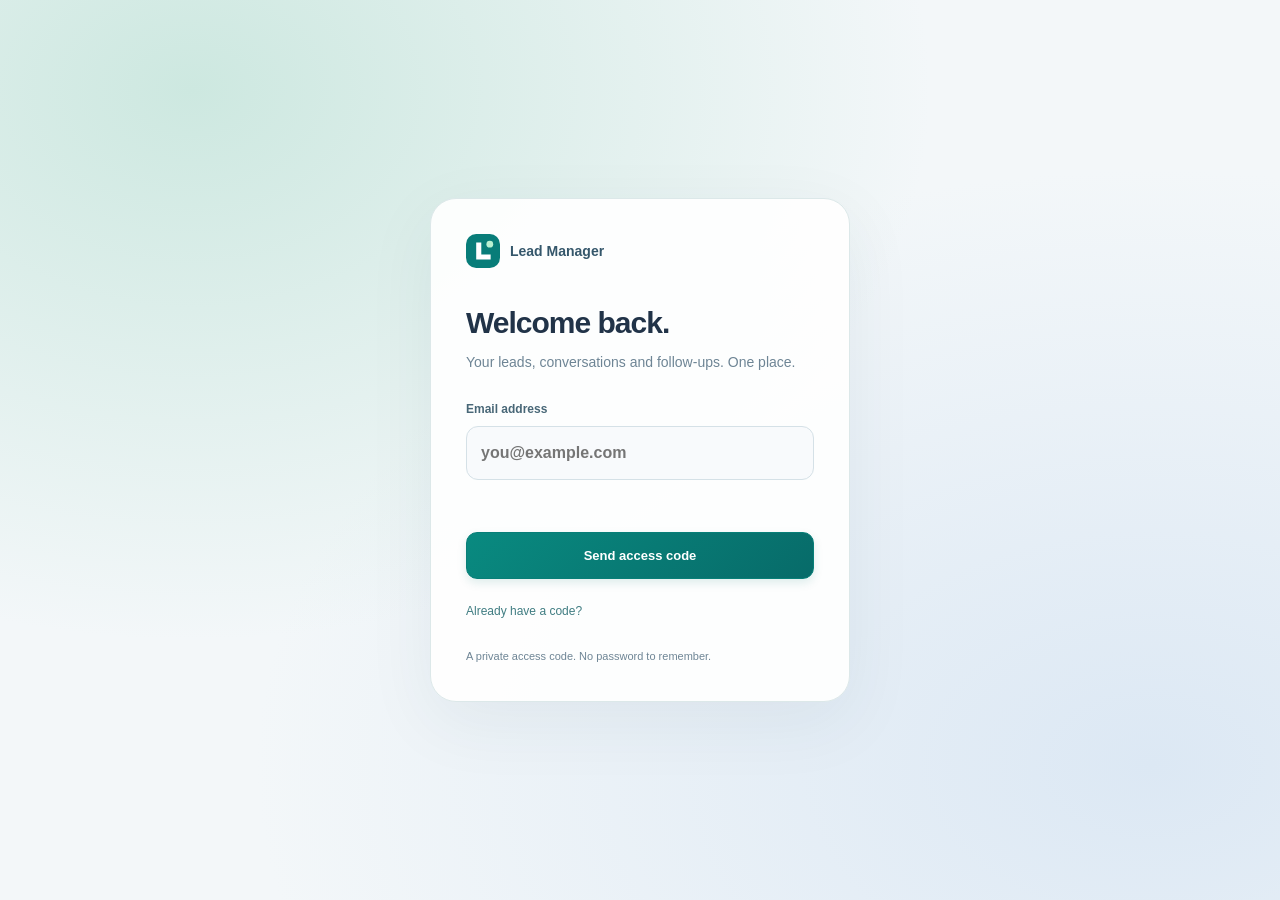
==== commit 0ade14d4: "Remember app sign-in and fix mobile date errors and swipe back" ====
--- a/index.html
+++ b/index.html
@@ -1 +1 @@
-<!doctype html><html lang="en"><head><meta charset="UTF-8"><meta name="viewport" content="width=device-width,initial-scale=1,viewport-fit=cover"><title>Lead Manager</title><meta name="referrer" content="no-referrer"><meta http-equiv="Content-Security-Policy" content="default-src 'self'; script-src 'self'; style-src 'self' 'unsafe-inline'; img-src 'self' data:; connect-src 'self' https://script.google.com https://script.googleusercontent.com; frame-src 'self'; object-src 'none'; base-uri 'self'; form-action 'self'"><link rel="icon" href="favicon.svg"><link rel="stylesheet" href="styles.css?v=85236a35e120"><link rel="stylesheet" href="refinement.css?v=85236a35e120"><link rel="stylesheet" href="workflow.css?v=85236a35e120"><link rel="stylesheet" href="polish.css?v=85236a35e120"><meta name="theme-color" content="#f3f6fa"><meta name="apple-mobile-web-app-capable" content="yes"><meta name="apple-mobile-web-app-status-bar-style" content="default"><meta name="apple-mobile-web-app-title" content="Leads"><link rel="manifest" href="manifest.webmanifest"><link rel="apple-touch-icon" href="app-icon-192.png"><link rel="stylesheet" href="finish.css?v=85236a35e120"></head><body><aside id="sidebar" class="sidebar"></aside><div class="workspace"><main id="main"></main></div><nav id="mobile-nav" class="mobile-nav" aria-label="Navigation"></nav><div id="dock"></div><div id="toast" class="toast" role="status"></div><dialog id="modal"></dialog><script src="icons.js?v=85236a35e120"></script><script src="timezones.js?v=85236a35e120"></script><script src="app.js?v=85236a35e120"></script><script src="refinement.js?v=85236a35e120"></script><script src="workflow.js?v=85236a35e120"></script><script src="business-catalog.js?v=85236a35e120"></script><script src="polish.js?v=85236a35e120"></script><script src="finish.js?v=85236a35e120"></script><script src="session.js?v=85236a35e120"></script><script src="connected.js?v=85236a35e120"></script><script src="boot.js?v=85236a35e120"></script></body></html>+<!doctype html><html lang="en"><head><meta charset="UTF-8"><meta name="viewport" content="width=device-width,initial-scale=1,viewport-fit=cover"><title>Lead Manager</title><meta name="referrer" content="no-referrer"><meta http-equiv="Content-Security-Policy" content="default-src 'self'; script-src 'self'; style-src 'self' 'unsafe-inline'; img-src 'self' data:; connect-src 'self' https://script.google.com https://script.googleusercontent.com; frame-src 'self'; object-src 'none'; base-uri 'self'; form-action 'self'"><link rel="icon" href="favicon.svg"><link rel="stylesheet" href="styles.css?v=71ff861c3427"><link rel="stylesheet" href="refinement.css?v=71ff861c3427"><link rel="stylesheet" href="workflow.css?v=71ff861c3427"><link rel="stylesheet" href="polish.css?v=71ff861c3427"><meta name="theme-color" content="#f3f6fa"><meta name="apple-mobile-web-app-capable" content="yes"><meta name="apple-mobile-web-app-status-bar-style" content="default"><meta name="apple-mobile-web-app-title" content="Leads"><link rel="manifest" href="manifest.webmanifest"><link rel="apple-touch-icon" href="app-icon-192.png"><link rel="stylesheet" href="finish.css?v=71ff861c3427"></head><body><aside id="sidebar" class="sidebar"></aside><div class="workspace"><main id="main"></main></div><nav id="mobile-nav" class="mobile-nav" aria-label="Navigation"></nav><div id="dock"></div><div id="toast" class="toast" role="status"></div><dialog id="modal"></dialog><script src="icons.js?v=71ff861c3427"></script><script src="timezones.js?v=71ff861c3427"></script><script src="app.js?v=71ff861c3427"></script><script src="refinement.js?v=71ff861c3427"></script><script src="workflow.js?v=71ff861c3427"></script><script src="business-catalog.js?v=71ff861c3427"></script><script src="polish.js?v=71ff861c3427"></script><script src="finish.js?v=71ff861c3427"></script><script src="session.js?v=71ff861c3427"></script><script src="connected.js?v=71ff861c3427"></script><script src="boot.js?v=71ff861c3427"></script></body></html>
--- a/finish.css
+++ b/finish.css
@@ -14,3 +14,5 @@
 .sidebar-signout{margin-left:auto;display:grid;place-items:center;width:36px;height:36px;border:1px solid #ffffff30;border-radius:10px;background:#ffffff10;color:#dfefef;cursor:pointer}.sidebar-signout:hover{background:#ffffff25}.sidebar-signout .icon{width:19px;height:19px}.sidebar-bottom{gap:10px}.compact-card .card-coverages{min-height:0!important;align-items:center;align-self:center}.compact-card .cov{display:inline-flex;align-items:center;justify-content:center;min-height:0;height:auto;align-self:center}.info-column>.side-section{margin:0;padding:14px;border:1px solid var(--line);border-radius:15px;background:#fff}.range-modal{width:min(720px,calc(100vw - 32px))!important;max-width:720px!important}.range-selection{display:flex;align-items:center;justify-content:center;gap:24px;padding:14px;background:#edf6f4;border-radius:14px}.range-selection div{display:grid;gap:5px;min-width:120px}.range-selection span{font-size:12px;color:#6a8290}.range-selection strong{font-size:16px;color:#1b5f59}.range-navigation{display:flex;justify-content:space-between;align-items:center;margin:14px 0;gap:10px}.range-navigation>span{font-size:12px;color:#718392}.range-months{display:grid;grid-template-columns:1fr 1fr;gap:26px}.range-month h3{font-size:15px;text-align:center;margin:0 0 16px}.range-grid{display:grid;grid-template-columns:repeat(7,1fr);gap:3px}.range-grid>button,.range-grid>span{min-height:36px;display:grid;place-items:center}.range-grid button{border:0;border-radius:8px;background:transparent;color:#436276;font-size:13px;font-weight:600;cursor:pointer}.range-grid button:hover{background:#d6eeea}.range-grid .range-edge{background:#087f76!important;color:white}.range-grid .range-inside{background:#e1f2ed;border-radius:2px}.range-weekday{color:#92a1ad;font-size:10px}.agenda-caption{font-weight:700;font-size:14px;color:#244e60;margin-bottom:14px}.agenda-caption span{display:block;font-weight:400;font-size:11px;color:#79909e;margin-top:4px}.agenda-dates{font-size:12px;min-height:36px}.follow-tools{margin:0 0 8px!important}.agenda-list .follow-summary{margin:4px 0 12px!important;font-size:11px}.agenda-list .select-line{margin:0 0 10px;padding:7px 0;font-size:12px}.agenda-list .follow-note:empty{display:none!important}
 @media(min-width:701px){.page-title .signout-button,.head-nav .signout-button{display:none!important}.agenda-layout{grid-template-columns:250px minmax(0,1fr)!important;gap:24px!important;align-items:start}.agenda-sidebar{position:sticky;top:24px}.agenda-sidebar .calendar-card{padding:14px!important;border-radius:17px}.agenda-sidebar .calendar-head{margin-bottom:12px}.agenda-sidebar .calendar-head strong{font-size:14px}.agenda-sidebar .calendar-grid button{min-height:30px!important;font-size:12px}.agenda-list .tools{margin-bottom:12px}.agenda-list .filter-scroll{margin-bottom:9px}.agenda-list .filter{font-size:11px;padding:8px 10px;min-height:34px}.agenda-list .follow-row:not(.follow-header){display:grid!important;grid-template-columns:20px 90px minmax(0,1fr) auto!important;gap:9px 14px;padding:17px!important;border-radius:15px;align-items:center}.agenda-list .follow-row>.selection-check{grid-column:1;grid-row:1}.agenda-list .follow-date{grid-column:2;grid-row:1;font-size:12px;display:grid!important;gap:4px}.agenda-list .follow-date span{font-size:12px}.agenda-list .follow-person{grid-column:3;grid-row:1;min-width:0}.agenda-list .follow-client{font-size:14px}.agenda-list .follow-business{font-size:11px;line-height:1.5}.agenda-list .follow-row>.btn{grid-column:4;grid-row:1;padding:8px 12px;font-size:12px;min-height:34px}.agenda-list .follow-note{grid-column:3/5!important;grid-row:2!important;font-size:12px!important;margin:0!important;padding:9px 11px!important}.agenda-list .follow-header{display:none!important}.agenda-list .follow-list{gap:10px}.agenda-list .search input{font-size:14px}.agenda-list .follow-date.past{color:#bc6851}}
 @media(max-width:700px){.range-modal{width:calc(100vw - 20px)!important}.range-months{grid-template-columns:1fr;gap:20px}.range-month:nth-child(2){display:none}.range-grid>button{min-height:40px}.range-selection{gap:13px}.range-selection div{min-width:108px}.range-selection strong{font-size:14px}.agenda-caption{display:none}.sidebar-signout{display:none}}
+
+@media(max-width:700px){body:after{content:'‹';position:fixed;left:0;top:48%;z-index:90;width:38px;height:54px;border-radius:0 28px 28px 0;display:grid;place-items:center;font-size:32px;background:#183e50;color:white;pointer-events:none;opacity:0;transform:translateX(-38px);transition:opacity .12s,transform .12s}.edge-back-active:after{opacity:var(--back-progress);transform:translateX(calc(-18px + 18px * var(--back-progress)))}}
